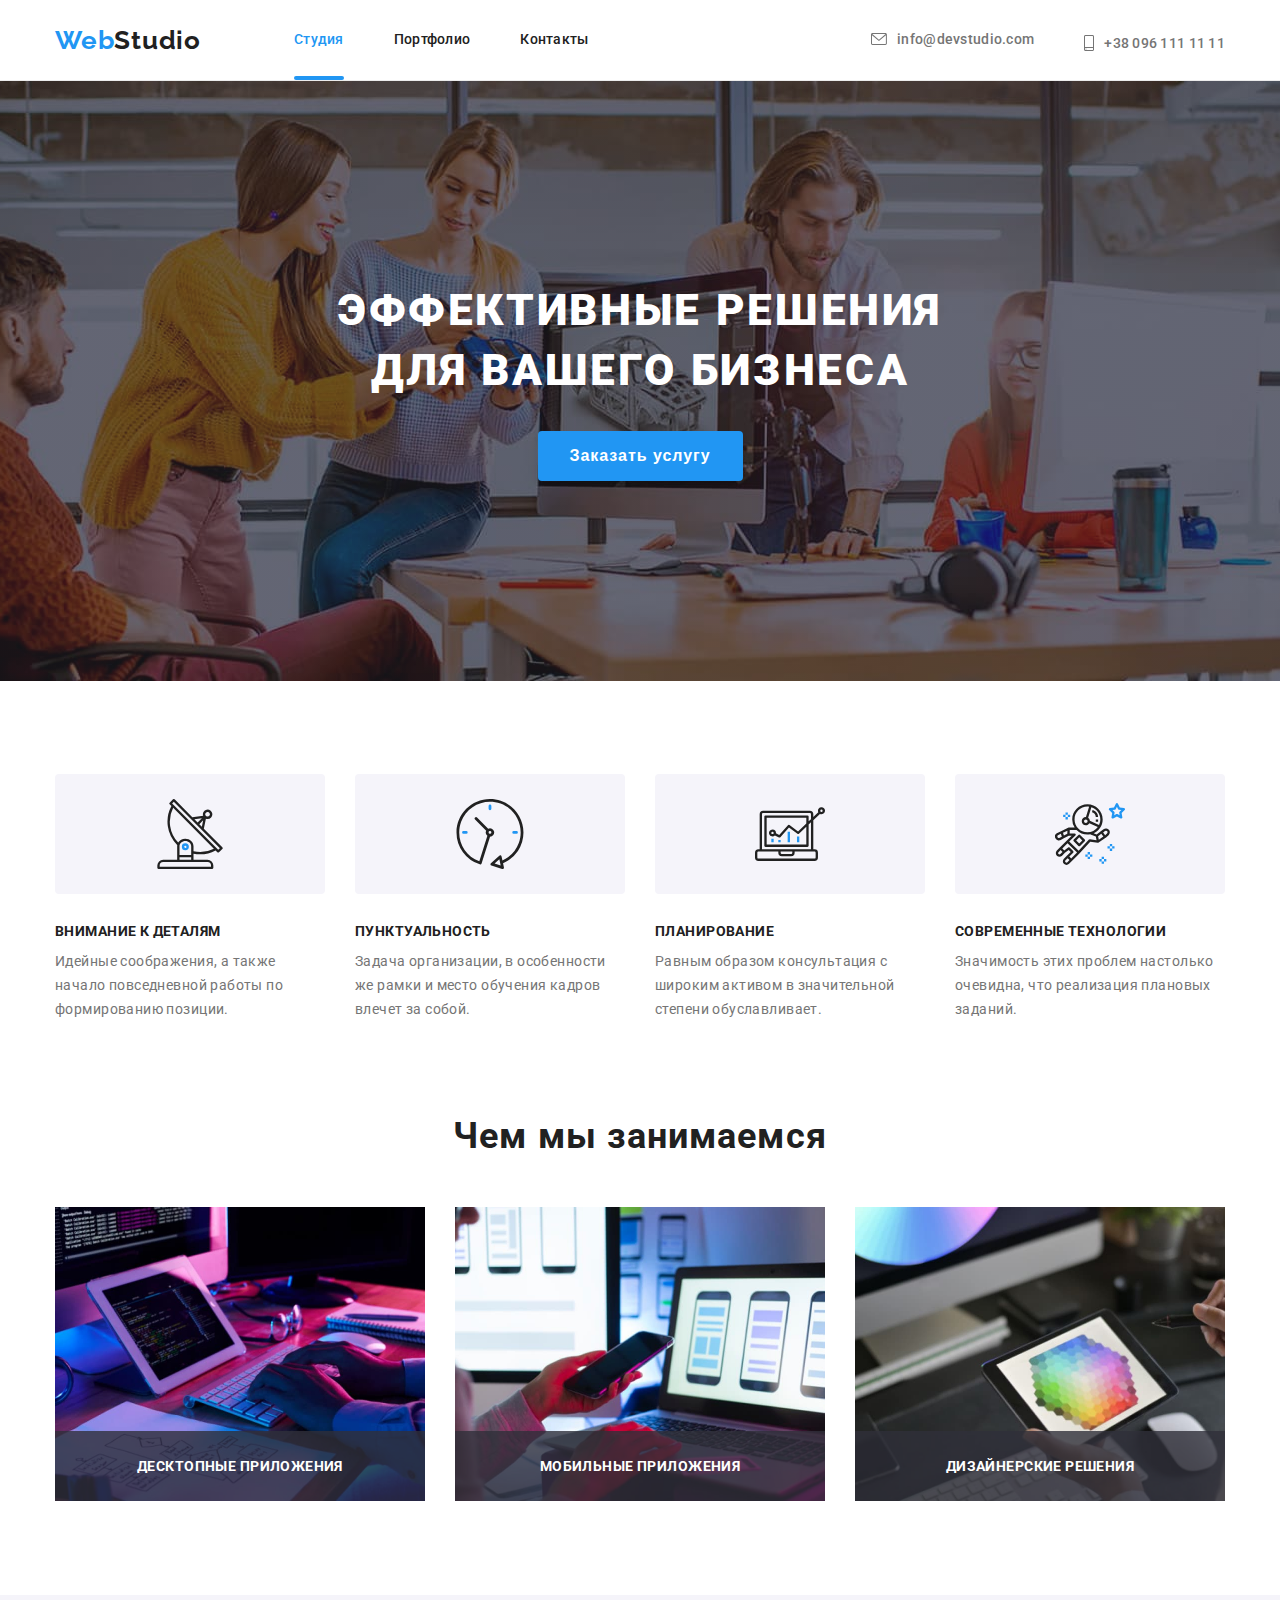
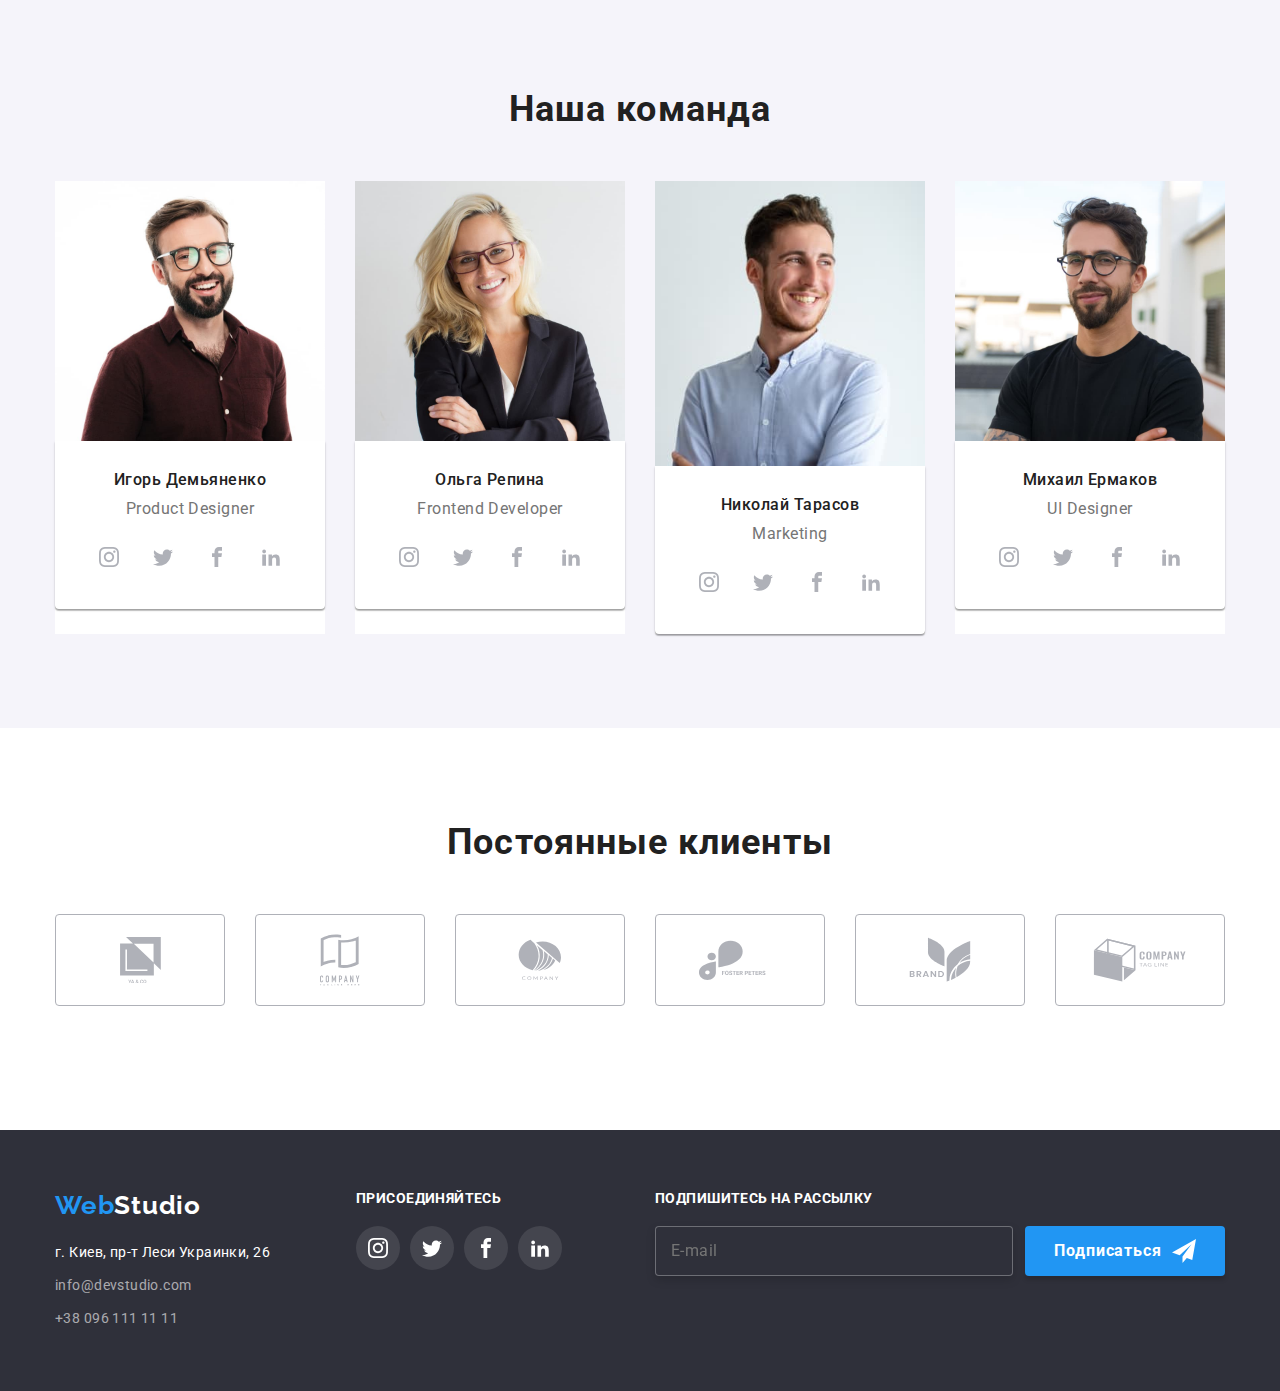
==== index.html @ b73ccfed "dz8" ====
<!DOCTYPE html>
<html lang="ru">
  <head>
    <meta charset="UTF-8" />
    <meta http-equiv="X-UA-Compatible" content="IE=edge" />
    <meta name="viewport" content="width=device-width, initial-scale=1.0" />
    <link rel="stylesheet" href="./css/reset.css" />
    <link rel="stylesheet" href="./css/styles.css" />
    <link rel="stylesheet" href="./css/main.css" />
    <title>WebStudio</title>
    <link rel="preconnect" href="https://fonts.googleapis.com" />
    <link rel="preconnect" href="https://fonts.gstatic.com" crossorigin />
    <link
      href="https://fonts.googleapis.com/css2?family=Raleway:wght@700&family=Roboto:ital,wght@0,400;0,500;0,700;0,900;1,300&display=swap"
      rel="stylesheet"
    />
  </head>
  <body>
    <header class="header">
      <div class="container">
        <a class="logo logo--blue" href="" lang="ru"
          >Web<span class="logo logo--black">Studio</span>
        </a>
        <div class="logo-button">
          <button class="logo-button__btn" data-menu-open>
            <svg class="logo-button__icon">
              <use href="./images/symbol-defs.svg#menu_24px"></use>
            </svg>
          </button>
        </div>
        <nav class="navigation">
          <ul class="menu">
            <li class="menu__item">
              <a class="menu__link current" href="./index.html">Студия</a>
            </li>
            <li class="menu__item">
              <a class="menu__link" href="./portfolio.html">Портфолио</a>
            </li>
            <li class="menu__item">
              <a class="menu__link" href="">Контакты</a>
            </li>
          </ul>
        </nav>
        <ul class="contact">
          <li class="contact__item email">
            <a class="contact__link" href="mailto:info@devstudio.com"
              ><svg class="contact-button-email-icon">
                <use href="./images/symbol-defs.svg#icon-envelope-hover"></use>
              </svg>
              info@devstudio.com</a
            >
          </li>
          <li class="contact__item number">
            <a class="contact__link" href="tel:+380961111111"
              ><svg class="contact-button-phone-icon">
                <use href="./images/symbol-defs.svg#icon-smartphone"></use>
              </svg>
              +38 096 111 11 11
            </a>
          </li>
        </ul>
      </div>
      <div class="mob-menu is-hidden" data-menu>
        <button class="mob-menu__button" data-menu-close>
          <svg class="mob-menu__button-icon">
            <use href="./images/symbol-defs.svg#icon-krestik"></use>
          </svg>
        </button>
        <div class="container">
          <div class="mob-menu-top">
            <ul class="mob-menu-list">
              <li class="mob-menu-list__item">
                <a class="mob-menu-list__link" href="./index.html">Студия</a>
              </li>
              <li class="mob-menu-list__item">
                <a class="mob-menu-list__link" href="./portfolio.html"
                  >Портфолио</a
                >
              </li>
              <li class="mob-menu-list__item">
                <a class="mob-menu-list__link" href="">Контакты</a>
              </li>
            </ul>
          </div>
          <div class="mob-menu-bottom">
            <ul class="mob-contact">
              <li class="mob-contact__item mob-number">
                <a
                  class="mob-contact__link mob-font-number"
                  href="tel:+380961111111"
                >
                  +38 096 111 11 11
                </a>
              </li>
              <li class="mob-contact__item mob-email">
                <a
                  class="mob-contact__link mob-font-email"
                  href="mailto:info@devstudio.com"
                >
                  info@devstudio.com
                </a>
              </li>
            </ul>
            <ul class="mob-soc-list__menu">
              <li class="mob-soc-list__item">
                <a class="mob-soc-list__text">Instagram</a>
              </li>
              <li class="mob-soc-list__item">
                <a class="mob-soc-list__text">Twitter</a>
              </li>
              <li class="mob-soc-list__item">
                <a class="mob-soc-list__text">Facebook</a>
              </li>
              <li class="mob-soc-list__item">
                <a class="mob-soc-list__text">LinkedIn</a>
              </li>
            </ul>
          </div>
        </div>
      </div>
    </header>
    <main>
      <section class="hero">
        <h1 class="hero__title">Эффективные решения для вашего бизнеса</h1>
        <button class="hero__button" data-modal-open type="button">
          Заказать услугу
        </button>
      </section>
      <section class="hero-two">
        <h2 class="visually-hidden" aria-hidden="true" tabindex="-1">
          заголовок скрыт
        </h2>
        <div class="container">
          <ul class="hero-menu">
            <li class="hero-menu__item">
              <a class="hero-menu__button">
                <svg class="hero-menu__button-icon">
                  <use href="./images/symbol-defs.svg#icon-antenna"></use>
                </svg>
              </a>
              <h3 class="hero-menu__item-title">Внимание к деталям</h3>
              <p class="hero-menu__text">
                Идейные соображения, а также начало повседневной работы по
                формированию позиции.
              </p>
            </li>
            <li class="hero-menu__item">
              <a class="hero-menu__button">
                <svg class="hero-menu__button-icon">
                  <use href="./images/symbol-defs.svg#icon-clock"></use>
                </svg>
              </a>
              <h3 class="hero-menu__item-title">Пунктуальность</h3>
              <p class="hero-menu__text">
                Задача организации, в особенности же рамки и место обучения
                кадров влечет за собой.
              </p>
            </li>
            <li class="hero-menu__item">
              <a class="hero-menu__button">
                <svg class="hero-menu__button-icon">
                  <use href="./images/symbol-defs.svg#icon-diagram"></use>
                </svg>
              </a>
              <h3 class="hero-menu__item-title">Планирование</h3>
              <p class="hero-menu__text">
                Равным образом консультация с широким активом в значительной
                степени обуславливает.
              </p>
            </li>
            <li class="hero-menu__item technology">
              <a class="hero-menu__button">
                <svg class="hero-menu__button-icon">
                  <use href="./images/symbol-defs.svg#icon-astronaut"></use>
                </svg>
              </a>
              <h3 class="hero-menu__item-title">Современные технологии</h3>
              <p class="hero-menu__text">
                Значимость этих проблем настолько очевидна, что реализация
                плановых заданий.
              </p>
            </li>
          </ul>
        </div>
      </section>
      <section class="employment">
        <h2 class="titles">Чем мы занимаемся</h2>
        <div class="container">
          <ul class="employment-menu">
            <li class="employment-menu__item">
              <div class="employment-menu__img-text-container">
                <img src="./images/image1.jpg" alt="клавиатура" />
                <p class="employment-menu__img-text">Десктопные приложения</p>
              </div>
            </li>
            <li class="employment-menu__item">
              <div class="employment-menu__img-text-container">
                <img src="./images/image2.jpg" alt="телефон" />
                <p class="employment-menu__img-text">Мобильные приложения</p>
              </div>
            </li>
            <li class="employment-menu__item">
              <div class="employment-menu__img-text-container">
                <img src="./images/image3.jpg" alt="планшет" />
                <p class="employment-menu__img-text">Дизайнерские решения</p>
              </div>
            </li>
          </ul>
        </div>
      </section>
      <section class="personnel">
        <h2 class="titles">Наша команда</h2>
        <div class="container">
          <ul class="personnel-menu">
            <li class="personnel-menu__item">
              <picture>
                <source
                  srcset="
                    ./images/igor-comp1x.jpg 1x,
                    ./images/igor-comp2x.jpg 2x
                  "
                  media="(min-width:1200px)"
                />
                <source
                  srcset="
                    ./images/igor-plan1x.jpg 1x,
                    ./images/igor-plan2x.jpg 2x
                  "
                  media="(min-width:768px)"
                />
                <source
                  srcset="
                    ./images/igor-mob1x.jpg 1x,
                    ./images/igor-mod2x.jpg 2x
                  "
                  media="(min-width:480px)"
                />
                <img
                  class="personnel-img"
                  src="./images/igor-comp1x.jpg"
                  alt="игорь_демьяненко"
                />
              </picture>
              <div class="personnel-container">
                <h3 class="personnel-name">Игорь Демьяненко</h3>
                <p class="personnel-profession" lang="en">Product Designer</p>
                <ul class="personnel-button-menu">
                  <li>
                    <a href="" class="button-personnel">
                      <svg class="button-personnel__icon">
                        <use
                          href="./images/symbol-defs.svg#icon-instagram"
                        ></use>
                      </svg>
                    </a>
                  </li>
                  <li>
                    <a href="" class="button-personnel">
                      <svg class="button-personnel__icon">
                        <use href="./images/symbol-defs.svg#icon-twitter"></use>
                      </svg>
                    </a>
                  </li>
                  <li>
                    <a href="" class="button-personnel">
                      <svg class="button-personnel__icon">
                        <use
                          href="./images/symbol-defs.svg#icon-facebook"
                        ></use>
                      </svg>
                    </a>
                  </li>
                  <li>
                    <a href="" class="button-personnel">
                      <svg class="button-personnel__icon">
                        <use
                          href="./images/symbol-defs.svg#icon-linkedin2"
                        ></use>
                      </svg>
                    </a>
                  </li>
                </ul>
              </div>
            </li>
            <li class="personnel-menu__item">
              <picture>
                <source
                  srcset="
                    ./images/olga-comp1x.jpg 1x,
                    ./images/olga-comp2x.jpg 2x
                  "
                  media="(min-width:1200px)"
                />
                <source
                  srcset="
                    ./images/olga-plan1x.jpg 1x,
                    ./images/olga-plan2x.jpg 2x
                  "
                  media="(min-width:768px)"
                />
                <source
                  srcset="
                    ./images/olga-mob1x.jpg 1x,
                    ./images/olga-mob2x.jpg 2x
                  "
                  media="(min-width:480px)"
                />
                <img
                  class="personnel-img"
                  src="./images/olga-comp1x.jpg"
                  alt="ольга_репина"
                />
              </picture>
              <div class="personnel-container">
                <h3 class="personnel-name">Ольга Репина</h3>
                <p class="personnel-profession" lang="en">Frontend Developer</p>
                <ul class="personnel-button-menu">
                  <li>
                    <a href="" class="button-personnel">
                      <svg class="button-personnel__icon">
                        <use
                          href="./images/symbol-defs.svg#icon-instagram"
                        ></use>
                      </svg>
                    </a>
                  </li>
                  <li>
                    <a href="" class="button-personnel">
                      <svg class="button-personnel__icon">
                        <use href="./images/symbol-defs.svg#icon-twitter"></use>
                      </svg>
                    </a>
                  </li>
                  <li>
                    <a href="" class="button-personnel">
                      <svg class="button-personnel__icon">
                        <use
                          href="./images/symbol-defs.svg#icon-facebook"
                        ></use>
                      </svg>
                    </a>
                  </li>
                  <li>
                    <a href="" class="button-personnel">
                      <svg class="button-personnel__icon">
                        <use
                          href="./images/symbol-defs.svg#icon-linkedin2"
                        ></use>
                      </svg>
                    </a>
                  </li>
                </ul>
              </div>
            </li>
            <li class="personnel-menu__item">
              <picture>
                <source
                  srcset="
                    ./images/nikolay-comp1x.jpg,1x 
                    ./images/nikolay-comp2x.jpg 2x 
                  "
                  media="(min-width:1200px)"
                />
                <source
                  srcset="
                    ./images/nik-plan1x.jpg 1x,
                    ./images/nik-plan2x.jpg 2x
                  "
                  media="(min-width:768px)"
                />
                <source
                  srcset="
                    ./images/nik-mob1x.jpg,1x 
                    ./images/nik-mob2x.jpg 2x
                  "
                  media="(min-width:480px)"
                />
                <img
                  class="personnel-img"
                  src="./images/nikolay-comp1x.jpg"
                  alt="николай_тарасов"
                />
              </picture>
              <div class="personnel-container">
                <h3 class="personnel-name">Николай Тарасов</h3>
                <p class="personnel-profession" lang="en">Marketing</p>
                <ul class="personnel-button-menu">
                  <li>
                    <a href="" class="button-personnel">
                      <svg class="button-personnel__icon">
                        <use
                          href="./images/symbol-defs.svg#icon-instagram"
                        ></use>
                      </svg>
                    </a>
                  </li>
                  <li>
                    <a href="" class="button-personnel">
                      <svg class="button-personnel__icon">
                        <use href="./images/symbol-defs.svg#icon-twitter"></use>
                      </svg>
                    </a>
                  </li>
                  <li>
                    <a href="" class="button-personnel">
                      <svg class="button-personnel__icon">
                        <use
                          href="./images/symbol-defs.svg#icon-facebook"
                        ></use>
                      </svg>
                    </a>
                  </li>
                  <li>
                    <a href="" class="button-personnel">
                      <svg class="button-personnel__icon">
                        <use
                          href="./images/symbol-defs.svg#icon-linkedin2"
                        ></use>
                      </svg>
                    </a>
                  </li>
                </ul>
              </div>
            </li>
            <li class="personnel-menu__item">
              <picture>
                <source
                  srcset="
                    ./images/miha-comp1x.jpg 1x,
                    ./images/miha-comp2x.jpg 2x
                  "
                  media="(min-width:1200px)" />
                <source
                  srcset="
                    ./images/miha-plan1x.jpg 1x,
                    ./images/miha-plan2x.jpg 2x
                  "
                  media="(min-width:768px)" />
                <source
                  srcset="
                    ./images/miha-mob1x.jpg 1x,
                    ./images/miha-mob2x.jpg 2x
                  "
                  media="(min-width:480px)" />
                <img
                  class="personnel-img"
                  src="./images/miha-comp1x.jpg"
                  alt="михаил_ермаков"
              /></picture>
              <div class="personnel-container">
                <h3 class="personnel-name">Михаил Ермаков</h3>
                <p class="personnel-profession" lang="en">UI Designer</p>
                <ul class="personnel-button-menu">
                  <li>
                    <a href="" class="button-personnel">
                      <svg class="button-personnel__icon">
                        <use
                          href="./images/symbol-defs.svg#icon-instagram"
                        ></use>
                      </svg>
                    </a>
                  </li>
                  <li>
                    <a href="" class="button-personnel">
                      <svg class="button-personnel__icon">
                        <use href="./images/symbol-defs.svg#icon-twitter"></use>
                      </svg>
                    </a>
                  </li>
                  <li>
                    <a href="" class="button-personnel">
                      <svg class="button-personnel__icon">
                        <use
                          href="./images/symbol-defs.svg#icon-facebook"
                        ></use>
                      </svg>
                    </a>
                  </li>
                  <li>
                    <a href="" class="button-personnel">
                      <svg class="button-personnel__icon">
                        <use
                          href="./images/symbol-defs.svg#icon-linkedin2"
                        ></use>
                      </svg>
                    </a>
                  </li>
                </ul>
              </div>
            </li>
          </ul>
        </div>
      </section>
      <section class="regular-customers">
        <h2 class="titles">Постоянные клиенты</h2>
        <div class="container">
          <ul class="regular-customers-menu">
            <li class="regular-customers-menu__item">
              <a href="" class="regular-customers-button">
                <svg class="regular-customers-button__icon-1">
                  <use href="./images/symbol-defs.svg#icon-1"></use>
                </svg>
              </a>
            </li>
            <li class="regular-customers-menu__item">
              <a href="" class="regular-customers-button">
                <svg class="regular-customers-button__icon-2">
                  <use href="./images/symbol-defs.svg#icon-2"></use>
                </svg>
              </a>
            </li>
            <li class="regular-customers-menu__item">
              <a href="" class="regular-customers-button">
                <svg class="regular-customers-button__icon-3">
                  <use href="./images/symbol-defs.svg#icon-3"></use>
                </svg>
              </a>
            </li>
            <li class="regular-customers-menu__item">
              <a href="" class="regular-customers-button">
                <svg class="regular-customers-button__icon-4">
                  <use href="./images/symbol-defs.svg#icon-4"></use>
                </svg>
              </a>
            </li>
            <li class="regular-customers-menu__item">
              <a href="" class="regular-customers-button">
                <svg class="regular-customers-button__icon-5">
                  <use href="./images/symbol-defs.svg#icon-5"></use>
                </svg>
              </a>
            </li>
            <li class="regular-customers-menu__item">
              <a href="" class="regular-customers-button">
                <svg class="regular-customers-button__icon-6">
                  <use href="./images/symbol-defs.svg#icon-6"></use>
                </svg>
              </a>
            </li>
          </ul>
        </div>
      </section>
    </main>
    <footer class="footer">
      <div class="container">
        <div class="logo-and-address">
          <a class="footer-logo footer-logo--blue" href="" lang="en"
            >Web<span class="footer-logo footer-logo--white">Studio</span>
          </a>
          <address>
            <ul class="footer-menu-adress">
              <li class="footer-menu-adress__item">
                <a
                  class="footer-menu-adress__link"
                  href="https://goo.gl/maps/yM5zSDuBBdPvLDTw6"
                  target="_blank"
                  rel="noopener,noindex,nofollow"
                  >г. Киев, пр-т Леси Украинки, 26</a
                >
              </li>
              <li class="footer-menu-adress__item">
                <a
                  class="footer-menu-adress__link-two"
                  href="mailto:info@devstudio.com"
                  >info@devstudio.com</a
                >
              </li>
              <li class="footer-menu-adress__item">
                <a class="footer-menu-adress__link-two" href="tel:+380961111111"
                  >+38 096 111 11 11</a
                >
              </li>
            </ul>
          </address>
        </div>
        <div class="social-networks">
          <p class="social-networks__text">ПРИСОЕДИНЯЙТЕСЬ</p>
          <ul class="social-networks__button-menu">
            <li class="social-networks__icon">
              <a href="" class="social-networks__button">
                <svg class="social-networks__button-icon">
                  <use href="./images/symbol-defs.svg#icon-instagram"></use>
                </svg>
              </a>
            </li>
            <li class="social-networks__icon">
              <a href="" class="social-networks__button">
                <svg class="social-networks__button-icon">
                  <use href="./images/symbol-defs.svg#icon-twitter"></use>
                </svg>
              </a>
            </li>
            <li class="social-networks__icon">
              <a href="" class="social-networks__button">
                <svg class="social-networks__button-icon">
                  <use href="./images/symbol-defs.svg#icon-facebook"></use>
                </svg>
              </a>
            </li>
            <li class="social-networks__icon">
              <a href="" class="social-networks__button">
                <svg class="social-networks__button-icon">
                  <use href="./images/symbol-defs.svg#icon-linkedin2"></use>
                </svg>
              </a>
            </li>
          </ul>
        </div>
        <div class="footer-input-container">
          <p class="footer-input-container__text">Подпишитесь на рассылку</p>
          <form class="footer-form">
            <input
              name="email"
              type="email"
              class="footer-input"
              placeholder="E-mail"
            />
            <button type="submit" class="footer-input-container__btn">
              Подписаться<svg class="footer-input-container__icon-send">
                <use href="./images/symbol-defs.svg#icon-icon-send"></use>
              </svg>
            </button>
          </form>
        </div>
      </div>
    </footer>
    <div class="backdrop-container is-hidden" data-modal>
      <div class="modal">
        <button type="button" class="modal-btn" data-modal-close>
          <svg class="modal-btn__icon">
            <use href="./images/symbol-defs.svg#icon-krestik"></use>
          </svg>
        </button>
        <p class="modal__title">Оставьте свои данные, мы вам перезвоним</p>
        <form>
          <div class="modal-field">
            <div class="modal-input-wrap">
              <label class="modal-input-wrap-lable" for="name">Имя</label>
              <input
                type="text"
                name="Имя"
                id="name"
                class="input-modal"
                placeholder=""
              />
              <svg class="modal-input-wrap__icon" width="18px" height="18px">
                <use href="./images/symbol-defs.svg#icon-person-black"></use>
              </svg>
            </div>
          </div>
          <div class="modal-field">
            <div class="modal-input-wrap">
              <label class="modal-input-wrap-lable" for="tel">Телефон</label>
              <input
                type="tel"
                name="Телефон"
                id="tel"
                class="input-modal"
                placeholder=""
              /><svg class="modal-input-wrap__icon" width="18px" height="18px">
                <use href="./images/symbol-defs.svg#icon-phone-black"></use>
              </svg>
            </div>
          </div>
          <div class="modal-field">
            <div class="modal-input-wrap">
              <label class="modal-input-wrap-lable" for="email">Почта</label>
              <input
                type="email"
                name="Почта"
                id="email"
                class="input-modal"
                placeholder=""
              /><svg class="modal-input-wrap__icon" width="18px" height="18px">
                <use href="./images/symbol-defs.svg#icon-email-black"></use>
              </svg>
            </div>
          </div>
          <label class="modal-input-wrap-lable" for="comments"
            >Коментарий</label
          >
          <textarea
            name="comments"
            id="comments"
            placeholder="Введите текст"
            class="modal-text-area"
          ></textarea>

          <div class="input-container">
            <input
              type="checkbox"
              class="input-checbox visually-hidden"
              id="input-checbox"
            />
            <label for="input-checbox" class="input-text"
              >Соглашаюсь с рассылкой и принимаю
              <span class="input-checbox-two"> Условия договора</span></label
            >
          </div>
          <button type="submit" class="button-input">Отправить</button>
        </form>
      </div>
    </div>
    <script src="./js/modal.js"></script>
    <script src="./js/menu.js"></script>
  </body>
</html>
---- css/main.css ----
*,
*::after,
*::before {
  margin: 0;
  padding: 0;
  box-sizing: border-box;
}

a {
  text-decoration: none;
}

ul {
  list-style: none;
}

button {
  cursor: pointer;
  border: none;
}

img {
  display: block;
  height: auto;
  max-width: 100%;
}

h1,
h2,
h3,
h4,
h5,
h6 {
  margin: 0px;
}

:root {
  --main-color: #757575;
  --secondary-color: #212121;
  --background-color: #fff;
}

.header {
  background-color: var(--background-color);
  border-bottom: #fff;
  border-bottom: 1px solid #ececec;
  display: flex;
  padding-top: 10px;
  padding-bottom: 10px;
  left: 0;
}

@media screen and (min-width: 768px) {
  .header {
    padding-top: 21px;
    padding-bottom: 20px;
  }
}

@media screen and (min-width: 1200px) {
  .header {
    padding-top: 25px;
    padding-bottom: 24px;
  }
}

.header .container {
  display: flex;
}

.logo {
  font-family: "Raleway", sans-serif;
  font-style: normal;
  font-weight: 700;
  font-size: 26px;
  line-height: 1.19;
  letter-spacing: 0.03em;
  display: flex;
  align-items: center;
}

.logo--blue {
  color: #2196f3;
}

.logo--black {
  color: var(--secondary-color);
}

.logo-button {
  margin-left: auto;
}

@media screen and (min-width: 768px) {
  .logo-button {
    display: none;
  }
}

.logo-button__btn {
  width: 40px;
  height: 40px;
  background-color: #fff;
}

@media screen and (min-width: 768px) {
  .logo-button__btn {
    display: none;
  }
}

.navigation {
  display: flex;
  align-items: center;
}

.logo-button__icon {
  width: 24px;
  height: 16px;
  background-position: center;
  background-repeat: no-repeat;
  background-size: contain;
}

.logo-button__icon:hover {
  fill: #2196f3;
}

.logo-button__icon:focus {
  fill: #2196f3;
}

@media screen and (min-width: 768px) {
  .logo-button__icon {
    display: none;
  }
}

.navigation {
  display: flex;
  align-items: center;
}

.header {
  display: flex;
  align-items: center;
}

.menu__link {
  font-weight: 500;
  line-height: 1.14;
  letter-spacing: 0.02em;
  color: var(--secondary-color);
  display: block;
  transition: opacity 250ms cubic-bezier(0.4, 0, 0.2, 1);
  font-size: 14px;
}

.menu__link:hover {
  color: #2196f3;
}

.menu__link:focus {
  color: #2196f3;
}

.menu__link.current::after {
  content: "";
  width: 100%;
  height: 4px;
  display: block;
  position: absolute;
  border-radius: 2px;
  left: 0;
  background-color: #2196f3;
  top: 44px;
}

.menu__link.current {
  color: #2196f3;
  position: relative;
}

.menu__item:not(:last-child) {
  margin-right: 50px;
}

.contact {
  display: flex;
  align-items: center;
  margin-left: auto;
  display: none;
}

@media screen and (min-width: 768px) {
  .contact {
    display: block;
  }
}

@media screen and (min-width: 1200px) {
  .contact {
    display: flex;
  }
}

.contact__item {
  fill: #757575;
}

.contact__item:hover {
  color: #2196f3;
}

.contact__item:focus {
  color: #2196f3;
}

.contact__item:not(:last-child) {
  margin-right: 50px;
}

@media screen and (min-width: 768px) {
  .contact__item:not(:last-child) {
    margin-right: 0px;
  }
}

@media screen and (min-width: 1200px) {
  .contact__item:not(:last-child) {
    margin-right: 50px;
  }
}

.contact-button-email-icon {
  width: 14px;
  height: 10px;
  margin-right: 8px;
}

@media screen and (min-width: 1200px) {
  .contact-button-email-icon {
    width: 16px;
    height: 12px;
    margin-right: 10px;
  }
}

.contact-button-phone-icon {
  width: 10px;
  height: 14px;
  margin-right: 8px;
}

@media screen and (min-width: 1200px) {
  .contact-button-phone-icon {
    height: 16px;
    margin-right: 10px;
  }
}

.contact__link {
  font-weight: 500;
  line-height: 1.14;
  letter-spacing: 0.02em;
  color: var(--main-color);
  display: inline-flex;
  align-items: center;
  transition: opacity 250ms cubic-bezier(0.4, 0, 0.2, 1);
  font-size: calc(24px + (16 + 16 * 1) * ((100vw - 280px) / 480));
}

.contact__link:hover {
  color: #2196f3;
}

.contact__link:focus {
  color: #2196f3;
}

@media screen and (min-width: 768px) {
  .contact__link {
    font-size: 12px;
    line-height: 1.16;
    padding-bottom: 0px;
    padding-top: 0px;
  }
}

@media screen and (min-width: 1200px) {
  .contact__link {
    font-size: 14px;
    line-height: 1.14;
  }
}

@media screen and (min-width: 460px) {
  .number {
    margin-top: 10px;
  }
}

@media screen and (min-width: 1200px) {
  .number {
    padding-top: 0px;
  }
}

.mob-menu {
  position: fixed;
  z-index: 1;
  top: 0;
  left: 0;
  background-color: #fff;
  width: 100vw;
  height: 100vh;
  padding-top: 48px;
  padding-bottom: 48px;
  padding-left: 40px;
}

.mob-menu .container {
  display: flex;
  flex-direction: column;
  height: 100%;
  justify-content: space-between;
  position: relative;
  padding: 0;
}

@media screen and (min-width: 768px) {
  .mob-menu {
    display: none;
  }
}

.mob-menu__button {
  display: block;
  content: "";
  margin-left: auto;
  width: 40px;
  height: 40px;
  background-color: #fff;
  cursor: pointer;
  position: absolute;
  top: 21px;
  right: 25px;
}

.mob-menu__button-icon {
  width: 18.67px;
  height: 18.67px;
  background-position: center;
  background-size: contain;
  background-repeat: no-repeat;
  fill: black;
}

.mob-menu__button-icon:hover {
  fill: #2196f3;
}

.mob-menu__button-icon:focus {
  fill: #2196f3;
}

.mob-menu-list__item {
  font-family: "Roboto";
  font-style: normal;
  font-weight: 500;
  font-size: 40px;
  line-height: 1.17;
  letter-spacing: 0.02em;
}

.mob-menu-list__item:not(:last-child) {
  margin-bottom: 36px;
}

.mob-menu-list__link {
  font-family: "Roboto";
  font-style: normal;
  font-weight: 500;
  font-size: 40px;
  line-height: 1.17;
  text-align: center;
  letter-spacing: 0.02em;
  color: #212121;
  font-size: calc(24px + (16 + 16 * 1) * ((100vw - 280px) / 480));
}

.mob-menu-list__link:hover {
  color: #2196f3;
}

.mob-menu-list__link:focus {
  color: #2196f3;
}

.mob-contact {
  color: #757575;
}

.mob-number {
  margin-bottom: 32px;
}

.mob-email {
  margin-bottom: 64px;
}

.mob-font-number {
  font-family: "Roboto";
  font-style: normal;
  font-weight: 500;
  font-size: 34px;
  line-height: 1.17;
  letter-spacing: 0.02em;
  color: #757575;
}

.mob-font-number:hover {
  color: #2196f3;
}

.mob-font-number:focus {
  color: #2196f3;
}

.mob-font-email {
  font-family: "Roboto";
  font-style: normal;
  font-weight: 500;
  font-size: 24px;
  line-height: 1.16;
  letter-spacing: 0.02em;
  color: #757575;
}

.mob-font-email:hover {
  color: #2196f3;
}

.mob-font-email:focus {
  color: #2196f3;
}

.mob-soc-list__menu {
  display: flex;
}

.mob-soc-list__menu :not(:last-child) {
  margin-right: 10px;
}

.mob-soc-list__text {
  font-family: "Roboto";
  font-style: normal;
  font-weight: 500;
  font-size: 18px;
  line-height: 1.22;
  letter-spacing: 0.02em;
  color: #2196f3;
}

.mob-soc-list__item:not(:first-child)::before {
  content: "";
  width: 22px;
  height: 0px;
  border-right: 1px solid rgba(33, 33, 33, 0.2);
  transform: rotate(90deg);
  margin-right: 9px;
}

.container {
  width: 100%;
  margin: 0 auto;
  padding-left: 15px;
  padding-right: 15px;
}

@media screen and (min-width: 480px) {
  .container {
    max-width: 480px;
  }
}

@media screen and (min-width: 768px) {
  .container {
    max-width: 768px;
  }
}

@media screen and (min-width: 1200px) {
  .container {
    max-width: 1200px;
  }
}

.visually-hidden {
  white-space: nowrap;
  width: 1px;
  height: 1px;
  overflow: hidden;
  border: 0;
  padding: 0;
  clip: rect(0 0 0 0);
  clip-path: inset(50%);
  margin: -1px;
}

.titles {
  font-weight: 700;
  font-size: 28px;
  line-height: 1.17;
  text-align: center;
  letter-spacing: 0.03em;
  color: var(--secondary-color);
  padding-bottom: 30px;
}

@media screen and (min-width: 1200px) {
  .titles {
    padding-bottom: 50px;
    font-size: 36px;
    line-height: 1.16;
  }
}

.hero {
  width: 100%;
  height: 100%;
  margin-left: auto;
  margin-right: auto;
  background: #2f303a;
  padding-top: 118px;
  padding-bottom: 118px;
  background-image: linear-gradient(rgba(47, 48, 58, 0.4), rgba(47, 48, 58, 0.4)), url(../images/headerimgmob.jpg);
  background-repeat: no-repeat;
  background-size: cover;
  background-position: center;
}

@media screen and (min-width: 480px) {
  .hero {
    background-image: linear-gradient(rgba(47, 48, 58, 0.4), rgba(47, 48, 58, 0.4)), url(../images/headerimgmob.jpg);
  }
}

@media screen and (min-width: 480px) and (min-device-pixel-ratio: 2), screen and (min-width: 480px) and (min-resolution: 192dpi), screen and (min-width: 480px) and (min-resolution: 2dppx) {
  .hero {
    background-image: linear-gradient(rgba(47, 48, 58, 0.4), rgba(47, 48, 58, 0.4)), url(../images/headerimgmob-2x.jpg);
  }
}

@media screen and (min-width: 768px) {
  .hero {
    background-image: linear-gradient(rgba(47, 48, 58, 0.4), rgba(47, 48, 58, 0.4)), url(../images/headerimgmobile.jpg);
  }
}

@media screen and (min-width: 768px) and (min-device-pixel-ratio: 2), screen and (min-width: 768px) and (min-resolution: 192dpi), screen and (min-width: 768px) and (min-resolution: 2dppx) {
  .hero {
    background-image: linear-gradient(rgba(47, 48, 58, 0.4), rgba(47, 48, 58, 0.4)), url(../images/headerimgmobile-2x.jpg);
  }
}

@media screen and (min-width: 1200px) {
  .hero {
    background-image: linear-gradient(rgba(47, 48, 58, 0.4), rgba(47, 48, 58, 0.4)), url(../images/hero1600ok-1x.jpg);
    max-width: 1600px;
    max-height: 600px;
    padding-top: 200px;
    padding-bottom: 200px;
  }
}

@media screen and (min-width: 1200px) and (min-device-pixel-ratio: 2), screen and (min-width: 1200px) and (min-resolution: 192dpi), screen and (min-width: 1200px) and (min-resolution: 2dppx) {
  .hero {
    background-image: linear-gradient(rgba(47, 48, 58, 0.4), rgba(47, 48, 58, 0.4)), url(../images/hero1600ok-2x.jpg);
  }
}

.hero__title {
  font-style: normal;
  font-weight: 900;
  font-size: 26px;
  line-height: 1.6;
  text-align: center;
  text-transform: uppercase;
  color: var(--background-color);
  margin: 0 auto;
  width: 360px;
  letter-spacing: 0.06em;
}

@media screen and (min-width: 1200px) {
  .hero__title {
    width: 696px;
    height: 120px;
    font-size: 44px;
    line-height: 1.36;
  }
}

.hero__button {
  margin-left: auto;
  margin-right: auto;
  margin-top: 30px;
  font-weight: 700;
  font-size: 16px;
  line-height: 1.87;
  display: flex;
  align-items: center;
  text-align: center;
  letter-spacing: 0.06em;
  box-shadow: 0px 4px 4px rgba(0, 0, 0, 0.15);
  border-radius: 4px;
  background: #2196f3;
  color: var(--background-color);
  padding: 10px 32px;
  cursor: pointer;
  transition: opacity 250ms cubic-bezier(0.4, 0, 0.2, 1);
}

.hero__button:hover {
  background-color: #188ce8;
}

.hero__button:focus {
  background-color: #188ce8;
}

.hero-two {
  padding-top: 60px;
  padding-bottom: 60px;
  background: #fff;
}

@media screen and (min-width: 1200px) {
  .hero-two {
    padding-top: 94px;
    padding-bottom: 94px;
  }
}

.hero-menu {
  margin-bottom: -30px;
}

@media screen and (min-width: 768px) {
  .hero-menu {
    display: flex;
    flex-wrap: wrap;
    margin-left: -30px;
    justify-content: center;
  }
}

.hero-menu__item {
  margin-bottom: 30px;
  background-color: var(--background-color);
}

@media screen and (min-width: 768px) {
  .hero-menu__item {
    flex-basis: calc((100% - 120px) / 2);
    margin-left: 30px;
  }
}

@media screen and (min-width: 1200px) {
  .hero-menu__item {
    flex-basis: calc((100% - 120px) / 4);
    margin-left: 30px;
  }
}

.hero-menu__button {
  content: "";
  width: 100%;
  height: 120px;
  display: flex;
  background-color: #f5f4fa;
  margin-bottom: 30px;
  border-radius: 4px;
  background-size: contain;
  align-items: center;
  justify-content: center;
}

@media screen and (min-width: 1200px) {
  .hero-menu__button {
    width: 270px;
  }
}

.hero-menu__button-icon {
  width: 70px;
  height: 70px;
  background-position: center;
  background-repeat: no-repeat;
  background-size: contain;
}

.hero-menu__item-title {
  font-style: normal;
  font-weight: 700;
  font-size: 14px;
  line-height: 1.14;
  letter-spacing: 0.03em;
  text-transform: uppercase;
  color: var(--secondary-color);
  margin-bottom: 10px;
  text-align: center;
}

@media screen and (min-width: 768px) {
  .hero-menu__item-title {
    text-align: start;
  }
}

.hero-menu__text {
  font-weight: 400;
  font-size: 14px;
  line-height: 1.71;
  letter-spacing: 0.03em;
  color: var(--main-color);
}

.employment {
  padding-bottom: 94px;
  padding-top: 0px;
  display: none;
}

@media screen and (min-width: 480px) {
  .employment {
    display: none;
  }
}

@media screen and (min-width: 768px) {
  .employment {
    display: none;
  }
}

@media screen and (min-width: 1200px) {
  .employment {
    display: block;
  }
}

.employment-menu {
  display: flex;
  margin-left: -30px;
}

.employment-menu__item {
  background: var(--background-color);
  flex-basis: calc((100% - 90px) / 3);
  margin-left: 30px;
}

.employment-menu__img-text-container {
  position: relative;
}

.employment-menu__img-text {
  width: 370px;
  height: 70px;
  font-family: "Roboto";
  font-style: normal;
  font-weight: 700;
  font-size: 14px;
  line-height: 16px;
  text-align: center;
  letter-spacing: 0.03em;
  text-transform: uppercase;
  position: absolute;
  bottom: 0;
  background-color: rgba(47, 48, 58, 0.8);
  padding: 27px 82px;
  color: var(--background-color);
}

.personnel {
  padding-top: 60px;
  padding-bottom: 60px;
  background: #f5f4fa;
}

@media screen and (min-width: 1200px) {
  .personnel {
    padding-top: 94px;
    padding-bottom: 94px;
  }
}

.personnel-menu {
  margin-bottom: -30px;
}

@media screen and (min-width: 768px) {
  .personnel-menu {
    display: flex;
    flex-wrap: wrap;
    margin-left: -30px;
    justify-content: center;
  }
}

.personnel-menu__item {
  margin-bottom: 30px;
  background-color: var(--background-color);
}

@media screen and (min-width: 768px) {
  .personnel-menu__item {
    flex-basis: calc((100% - 120px) / 2);
    margin-left: 30px;
  }
}

@media screen and (min-width: 1200px) {
  .personnel-menu__item {
    flex-basis: calc((100% - 120px) / 4);
    margin-left: 30px;
  }
}

.personnel-container {
  padding-top: 30px;
  box-shadow: 0px 1px 3px rgba(0, 0, 0, 0.12), 0px 1px 1px rgba(0, 0, 0, 0.14), 0px 2px 1px rgba(0, 0, 0, 0.2);
  border-radius: 0px 0px 4px 4px;
  padding-bottom: 30px;
}

.personnel-name {
  font-weight: 500;
  font-size: 16px;
  line-height: 1.18;
  text-align: center;
  letter-spacing: 0.03em;
  color: var(--secondary-color);
  margin-bottom: 10px;
}

.personnel-profession {
  font-weight: 400;
  font-size: 16px;
  line-height: 1.18;
  text-align: center;
  letter-spacing: 0.03em;
  color: var(--main-color);
}

.personnel-button-menu {
  display: flex;
  list-style: none;
  margin-left: 32px;
  margin-right: 32px;
  margin-top: 16px;
  justify-content: center;
}

.personnel-button-menu :not(:last-child) {
  margin-right: 10px;
}

.button-personnel {
  width: 44px;
  height: 44px;
  background-color: var(--background-color);
  border-radius: 50%;
  background-position: center;
  background-repeat: no-repeat;
  background-size: contain;
  fill: #afb1b8;
  display: flex;
  justify-content: center;
  align-items: center;
  transition: opacity 250ms cubic-bezier(0.4, 0, 0.2, 1);
}

.button-personnel:hover {
  background-color: #2196f3;
  fill: var(--background-color);
}

.button-personnel__icon {
  width: 20px;
  height: 20px;
}

.regular-customers {
  padding-top: 60px;
  padding-bottom: 60px;
}

@media screen and (min-width: 1200px) {
  .regular-customers {
    padding-top: 94px;
    padding-bottom: 94px;
  }
}

.regular-customers-menu {
  display: flex;
  flex-wrap: wrap;
  margin-left: -30px;
  justify-content: center;
}

@media screen and (min-width: 1200px) {
  .regular-customers-menu {
    flex-wrap: nowrap;
  }
}

.regular-customers-menu__item {
  width: 100%;
  height: 92px;
  flex-basis: calc((100% - 90px) / 2);
  margin-left: 30px;
}

@media screen and (min-width: 480px) {
  .regular-customers-menu__item {
    margin-bottom: 30px;
  }
}

@media screen and (min-width: 760px) {
  .regular-customers-menu__item {
    width: 226px;
    flex-basis: calc((100% - 90px) / 3);
  }
}

@media screen and (min-width: 1200px) {
  .regular-customers-menu__item {
    width: 170px;
  }
}

.regular-customers-button {
  background-color: var(--background-color);
  fill: #afb1b8;
  width: 100%;
  height: 92px;
  border: 1px solid #afb1b8;
  border-radius: 4px;
  display: flex;
  justify-content: center;
  align-items: center;
  content: "";
  transition: opacity 250ms cubic-bezier(0.4, 0, 0.2, 1);
}

.regular-customers-button:hover {
  border: 1px solid #2196f3;
  fill: #2196f3;
}

@media screen and (min-width: 768px) {
  .regular-customers-button:hover {
    width: 226px;
  }
}

@media screen and (min-width: 1200px) {
  .regular-customers-button:hover {
    width: 170px;
  }
}

.regular-customers-button__icon-1 {
  width: 41px;
  height: 46.7px;
  background-position: center;
  background-repeat: no-repeat;
  background-size: contain;
}

.regular-customers-button__icon-2 {
  width: 40px;
  height: 52px;
  background-position: center;
  background-repeat: no-repeat;
  background-size: contain;
}

.regular-customers-button__icon-3 {
  width: 43.46px;
  height: 41.18px;
  background-position: center;
  background-repeat: no-repeat;
  background-size: contain;
}

.regular-customers-button__icon-4 {
  width: 84.44px;
  height: 40.62px;
  background-position: center;
  background-repeat: no-repeat;
  background-size: contain;
}

.regular-customers-button__icon-5 {
  width: 62.54px;
  height: 45.43px;
  background-position: center;
  background-repeat: no-repeat;
  background-size: contain;
}

.regular-customers-button__icon-6 {
  width: 93.79px;
  height: 43.93px;
  background-position: center;
  background-repeat: no-repeat;
  background-size: contain;
}

.footer {
  background: #2f303a;
  padding-top: 60px;
  padding-bottom: 60px;
}

.footer .container {
  text-align: center;
  justify-content: center;
}

@media screen and (min-width: 768px) {
  .footer .container {
    display: flex;
    justify-content: space-evenly;
    flex-wrap: wrap;
  }
}

@media screen and (min-width: 1200px) {
  .footer .container {
    flex-wrap: nowrap;
    text-align: start;
    justify-content: inherit;
  }
}

@media screen and (min-width: 1200px) {
  .logo-and-address {
    width: 231px;
  }
}

.footer-logo {
  font-family: "Raleway", sans-serif;
  font-style: normal;
  font-weight: 700;
  font-size: 26px;
  line-height: 1.19;
  letter-spacing: 0.03em;
  text-align: center;
}

.footer-logo--blue {
  color: #2196f3;
}

.footer-logo--white {
  color: #fff;
}

.footer-menu-adress {
  margin-top: 20px;
}

.footer-menu-adress__item:not(:last-child) {
  margin-bottom: 9px;
}

.footer-menu-adress__item {
  font-family: "Roboto";
  font-style: normal;
  font-weight: 400;
  font-size: 14px;
  line-height: 1.71;
  letter-spacing: 0.03em;
  color: #fff;
}

.footer-menu-adress__link {
  font-weight: 400;
  font-size: 14px;
  line-height: 1.71;
  letter-spacing: 0.03em;
  color: var(--background-color);
  transition: opacity 250ms cubic-bezier(0.4, 0, 0.2, 1);
}

.footer-menu-adress__link:hover {
  color: #2196f3;
}

.footer-menu-adress__link:focus {
  color: #2196f3;
}

.footer-menu-adress__link-two {
  font-weight: 400;
  font-size: 14px;
  line-height: 1.71;
  letter-spacing: 0.03em;
  color: rgba(255, 255, 255, 0.6);
  transition: opacity 250ms cubic-bezier(0.4, 0, 0.2, 1);
}

.footer-menu-adress__link-two:hover {
  color: #2196f3;
}

.footer-menu-adress__link-two:focus {
  color: #2196f3;
}

.social-networks {
  margin-top: 60px;
}

@media screen and (min-width: 480px) {
  .social-networks {
    margin-top: 60px;
  }
}

@media screen and (min-width: 768px) {
  .social-networks {
    margin-left: 165px;
    margin-top: 0px;
  }
}

@media screen and (min-width: 1200px) {
  .social-networks {
    margin-left: 70px;
  }
}

.social-networks__button-menu {
  display: flex;
  justify-content: center;
}

.social-networks__text {
  margin-bottom: 20px;
  color: var(--background-color);
  font-weight: 700;
  font-size: 14px;
  line-height: 16px;
  letter-spacing: 0.03em;
  text-transform: uppercase;
}

.social-networks__button {
  width: 44px;
  height: 44px;
  background: rgba(255, 255, 255, 0.1);
  border-radius: 50%;
  background-position: center;
  background-repeat: no-repeat;
  background-size: contain;
  fill: var(--background-color);
  position: relative;
  display: flex;
  justify-content: center;
  align-items: center;
  transition: opacity 250ms cubic-bezier(0.4, 0, 0.2, 1);
}

.social-networks__button:hover {
  background-color: #2196f3;
  fill: var(--background-color);
}

.social-networks__button:focus {
  background-color: #2196f3;
  fill: var(--background-color);
}

.social-networks__icon:not(:last-child) {
  margin-right: 10px;
}

.social-networks__button-icon {
  width: 20px;
  height: 20px;
}

@media screen and (min-width: 1200px) {
  .footer-form {
    display: flex;
  }
}

.footer-input-container {
  margin-top: 60px;
}

@media screen and (min-width: 768px) {
  .footer-input-container {
    width: 450px;
    margin-top: 60px;
  }
}

@media screen and (min-width: 1200px) {
  .footer-input-container {
    width: 570px;
    margin-left: 93px;
    margin-top: 0px;
  }
}

.footer-input-container__text {
  margin-bottom: 20px;
  color: var(--background-color);
  font-weight: 700;
  font-size: 14px;
  line-height: 16px;
  letter-spacing: 0.03em;
  text-transform: uppercase;
}

.footer-input {
  width: 358px;
  height: 50px;
  border: 1px solid rgba(255, 255, 255, 0.3);
  box-sizing: border-box;
  filter: drop-shadow(0px 4px 4px rgba(0, 0, 0, 0.15));
  border-radius: 4px;
  padding: 15px;
  background: #2f303a;
  font-family: "Roboto";
  font-style: normal;
  font-weight: 400;
  font-size: 16px;
  align-items: center;
  letter-spacing: 0.03em;
  color: rgba(255, 255, 255, 0.6);
}

@media screen and (min-width: 768px) {
  .footer-input {
    width: 450px;
  }
}

@media screen and (min-width: 1200px) {
  .footer-input {
    width: 358px;
  }
}

.footer-input-container__btn {
  width: 200px;
  height: 50px;
  background: #2196f3;
  box-shadow: 0px 4px 4px rgba(0, 0, 0, 0.15);
  border-radius: 4px;
  font-family: "Roboto";
  font-style: normal;
  font-weight: 700;
  font-size: 16px;
  line-height: 30px;
  align-items: center;
  text-align: center;
  letter-spacing: 0.06em;
  color: #ffffff;
  margin-top: 20px;
  display: inline-flex;
  justify-content: center;
}

@media screen and (min-width: 1200px) {
  .footer-input-container__btn {
    margin-left: 12px;
    margin-top: 0px;
  }
}

.footer-input-container__icon-send {
  margin-left: 10px;
  width: 24px;
  height: 24px;
  justify-content: center;
  align-items: center;
}

.backdrop-container {
  position: fixed;
  top: 0;
  width: 100%;
  height: 100%;
  background-color: rgba(0, 0, 0, 0.2);
  transition: opacity 250ms cubic-bezier(0.4, 0, 0.2, 1);
  visibility: 250ms cubic-bezier(0.4, 0, 0.2, 1);
}

.modal {
  width: 450px;
  height: 609px;
  position: absolute;
  background: var(--background-color);
  box-shadow: 0px 1px 3px rgba(0, 0, 0, 0.12), 0px 1px 1px rgba(0, 0, 0, 0.14), 0px 2px 1px rgba(0, 0, 0, 0.2);
  border-radius: 4px;
  left: 50%;
  top: 50%;
  transform: translate(-50%, -50%);
  padding: 40px;
}

@media screen and (min-width: 1200px) {
  .modal {
    width: 528px;
    height: 581px;
  }
}

.modal-btn {
  width: 30px;
  height: 30px;
  background-color: var(--background-color);
  border-radius: 50%;
  background-position: center;
  background-repeat: no-repeat;
  background-size: contain;
  fill: #afb1b8;
  display: flex;
  justify-content: center;
  align-items: center;
  border: 1px solid rgba(0, 0, 0, 0.1);
  position: absolute;
  top: 8px;
  right: 8px;
  cursor: pointer;
}

.modal-btn__icon {
  width: 11px;
  height: 11px;
  fill: var(--secondary-color);
}

.modal-btn__icon :hover {
  fill: #2196f3;
}

.modal__title {
  font-family: "Roboto";
  font-style: normal;
  font-weight: 700;
  font-size: 20px;
  line-height: 1.15;
  text-align: center;
  letter-spacing: 0.03em;
  margin-bottom: 12px;
  color: #212121;
}

.input-modal {
  width: 100%;
  height: 40px;
  border: 1px solid rgba(33, 33, 33, 0.2);
  box-sizing: border-box;
  border-radius: 4px;
  margin-top: 4px;
  padding-left: 42px;
  outline: none;
}

.input-modal:focus {
  border-color: #2196f3;
}

.modal-input-wrap__icon {
  position: absolute;
  top: 50%;
  left: 15px;
  transition: opacity 250ms cubic-bezier(0.4, 0, 0.2, 1);
  fill: #212121;
  background-position: center;
  background-size: contain;
  background-repeat: no-repeat;
  content: "";
}

.input-modal:focus + .modal-input-wrap__icon {
  fill: #2196f3;
}

.modal-input-wrap-lable {
  font-family: "Roboto";
  font-style: normal;
  font-weight: 400;
  font-size: 12px;
  line-height: 1.16;
  letter-spacing: 0.01em;
  color: #757575;
}

.modal-field {
  margin-bottom: 10px;
}

.modal-input-wrap {
  position: relative;
}

.modal-text-area {
  width: 100%;
  height: 96px;
  font-family: "Roboto";
  font-style: normal;
  font-weight: 400;
  font-size: 14px;
  line-height: 1.14;
  letter-spacing: 0.01em;
  margin-top: 4px;
  color: rgba(117, 117, 117, 0.5);
  border: 1px solid rgba(33, 33, 33, 0.2);
  box-sizing: border-box;
  border-radius: 4px;
  padding: 12px 16px;
  resize: none;
  margin-bottom: 20px;
}

.input-checbox {
  font-family: "Roboto";
  font-style: normal;
  font-weight: 400;
  font-size: 14px;
  line-height: 1.71;
  letter-spacing: 0.03em;
  color: #757575;
  justify-content: center;
  align-items: center;
}

.input-checbox-two {
  color: #2196f3;
  text-decoration: underline;
  margin-left: 5px;
}

.input-text {
  font-family: "Roboto";
  font-style: normal;
  font-weight: 400;
  font-size: 12px;
  line-height: 1.16;
  letter-spacing: 0.03em;
  color: #757575;
  display: flex;
  flex-wrap: wrap;
  align-items: center;
  margin-bottom: 30px;
}

@media screen and (min-width: 768px) {
  .input-text {
    font-size: 14px;
    line-height: 1.16;
  }
}

.input-text::before {
  content: "";
  width: 16px;
  height: 15px;
  border: 2px solid #212121;
  border-radius: 3px;
  display: block;
  margin-right: 8px;
}

.input-checbox:checked + .input-text::before {
  background-color: #2196f3;
  border: none;
  background-image: url(../images/Vector-9.svg);
  background-repeat: no-repeat;
  background-position: center;
  background-size: contain;
}

.input-container {
  display: flex;
  justify-content: center;
  flex-wrap: wrap;
}

.button-input {
  font-family: "Roboto";
  font-style: normal;
  font-weight: 700;
  font-size: 16px;
  line-height: 1.87;
  display: flex;
  align-items: center;
  text-align: center;
  letter-spacing: 0.06em;
  background: #2196f3;
  box-shadow: 0px 4px 4px rgba(0, 0, 0, 0.15);
  border-radius: 4px;
  width: 200px;
  height: 50px;
  justify-content: center;
  align-items: center;
  margin: 0 auto;
  cursor: pointer;
  color: #ffffff;
}

.button-input:hover {
  background: #188ce8;
  box-shadow: 0px 4px 4px rgba(0, 0, 0, 0.15);
  border-radius: 4px;
}

.is-hidden {
  opacity: 0;
  pointer-events: none;
  visibility: hidden;
}

.main-portfolio {
  padding-top: 45px;
  padding-bottom: 40px;
}

@media screen and (min-width: 1200px) {
  .main-portfolio {
    padding-top: 79px;
    padding-bottom: 50px;
    margin: 0 auto;
  }
}

.main-portfolio__button-menu {
  display: flex;
  flex-wrap: wrap;
}

@media screen and (min-width: 768px) {
  .main-portfolio__button-menu {
    justify-content: center;
    flex-wrap: nowrap;
  }
}

.main-portfolio__button-item {
  margin-top: 15px;
}

.main-portfolio__button-item:not(:last-child) {
  margin-right: 8px;
}

.main-portfolio__button {
  font-family: "Roboto";
  font-style: normal;
  font-weight: 500;
  font-size: 16px;
  line-height: 1.62;
  text-align: center;
  letter-spacing: 0.03em;
  background: #f5f4fa;
  border-radius: 4px;
  padding: 6px 22px;
  cursor: pointer;
  transition: opacity 250ms cubic-bezier(0.4, 0, 0.2, 1);
}

.main-portfolio__button:hover {
  background-color: #2196f3;
  color: var(--background-color);
}

.main-portfolio__button:focus {
  background-color: #2196f3;
  color: var(--background-color);
}

.main-portfolio__button.current {
  background-color: #2196f3;
  color: var(--background-color);
}

.work {
  padding: 20px 24px;
  border: 1px solid #eeeeee;
  box-sizing: border-box;
}

@media screen and (min-width: 768px) {
  .work-menu {
    display: flex;
    flex-wrap: wrap;
    margin-left: -30px;
    margin-bottom: -30px;
    padding-bottom: 94px;
  }
}

.work-menu__item {
  margin-bottom: 30px;
}

.work-menu__item:hover {
  box-sizing: border-box;
  box-shadow: 0px 1px 1px rgba(0, 0, 0, 0.12), 0px 4px 4px rgba(0, 0, 0, 0.06), 1px 4px 6px rgba(0, 0, 0, 0.16);
}

.work-menu__item:focus {
  box-sizing: border-box;
  border: 1px solid #eeeeee;
  box-shadow: 0px 1px 1px rgba(0, 0, 0, 0.12), 0px 4px 4px rgba(0, 0, 0, 0.06), 1px 4px 6px rgba(0, 0, 0, 0.16);
}

@media screen and (min-width: 768px) {
  .work-menu__item {
    flex-basis: calc((100% - 90px) / 2);
    margin-left: 30px;
    margin-bottom: 30px;
  }
}

@media screen and (min-width: 1200px) {
  .work-menu__item {
    flex-basis: calc((100% - 90px) / 3);
    margin-left: 30px;
    margin-bottom: 30px;
  }
}

.work-img-container {
  position: relative;
  overflow: hidden;
}

.work-information {
  padding: 20px 24px;
  border: 1px solid #eeeeee;
  box-sizing: border-box;
}

@media screen and (min-width: 768px) {
  .tabl-padding {
    height: 146px;
  }
}

@media screen and (min-width: 1200px) {
  .tabl-padding {
    height: auto;
  }
}

.work-img-container__text {
  position: absolute;
  top: 0;
  background: rgba(33, 150, 243, 0.9);
  font-family: "Roboto";
  font-style: normal;
  font-weight: 400;
  font-size: 18px;
  line-height: 1.55;
  letter-spacing: 0.03em;
  color: #ffffff;
  transform: translateY(100%);
  transition: transform 250ms linear;
  padding: 77px 24px;
  height: 100%;
}

@media screen and (min-width: 768px) {
  .work-img-container__text {
    padding: 49px 24px;
  }
}

@media screen and (min-width: 1200px) {
  .work-img-container__text {
    padding: 63px 24px;
  }
}

.work-menu__item:hover .work-img-container__text {
  transform: translateY(0%);
}

.work-information__title {
  font-weight: 700;
  font-size: 18px;
  line-height: 2;
  letter-spacing: 0.06em;
  color: var(--secondary-color);
  margin-bottom: 4px;
}

.work-information__text {
  font-family: "Roboto";
  font-style: normal;
  font-weight: 400;
  font-size: 16px;
  line-height: 1.87;
  letter-spacing: 0.03em;
  color: var(--main-color);
}

body {
  font-family: "Roboto", sans-serif;
  font-weight: 400;
  font-style: normal;
  font-size: 14px;
  line-height: 1.14;
  color: var(--main-color);
}

.menu {
  display: flex;
  align-items: center;
  display: none;
}

@media screen and (min-width: 768px) {
  .menu {
    margin-left: 88px;
    display: flex;
  }
}

@media screen and (min-width: 1200px) {
  .menu {
    margin-left: 93px;
  }
}
/*# sourceMappingURL=main.css.map */
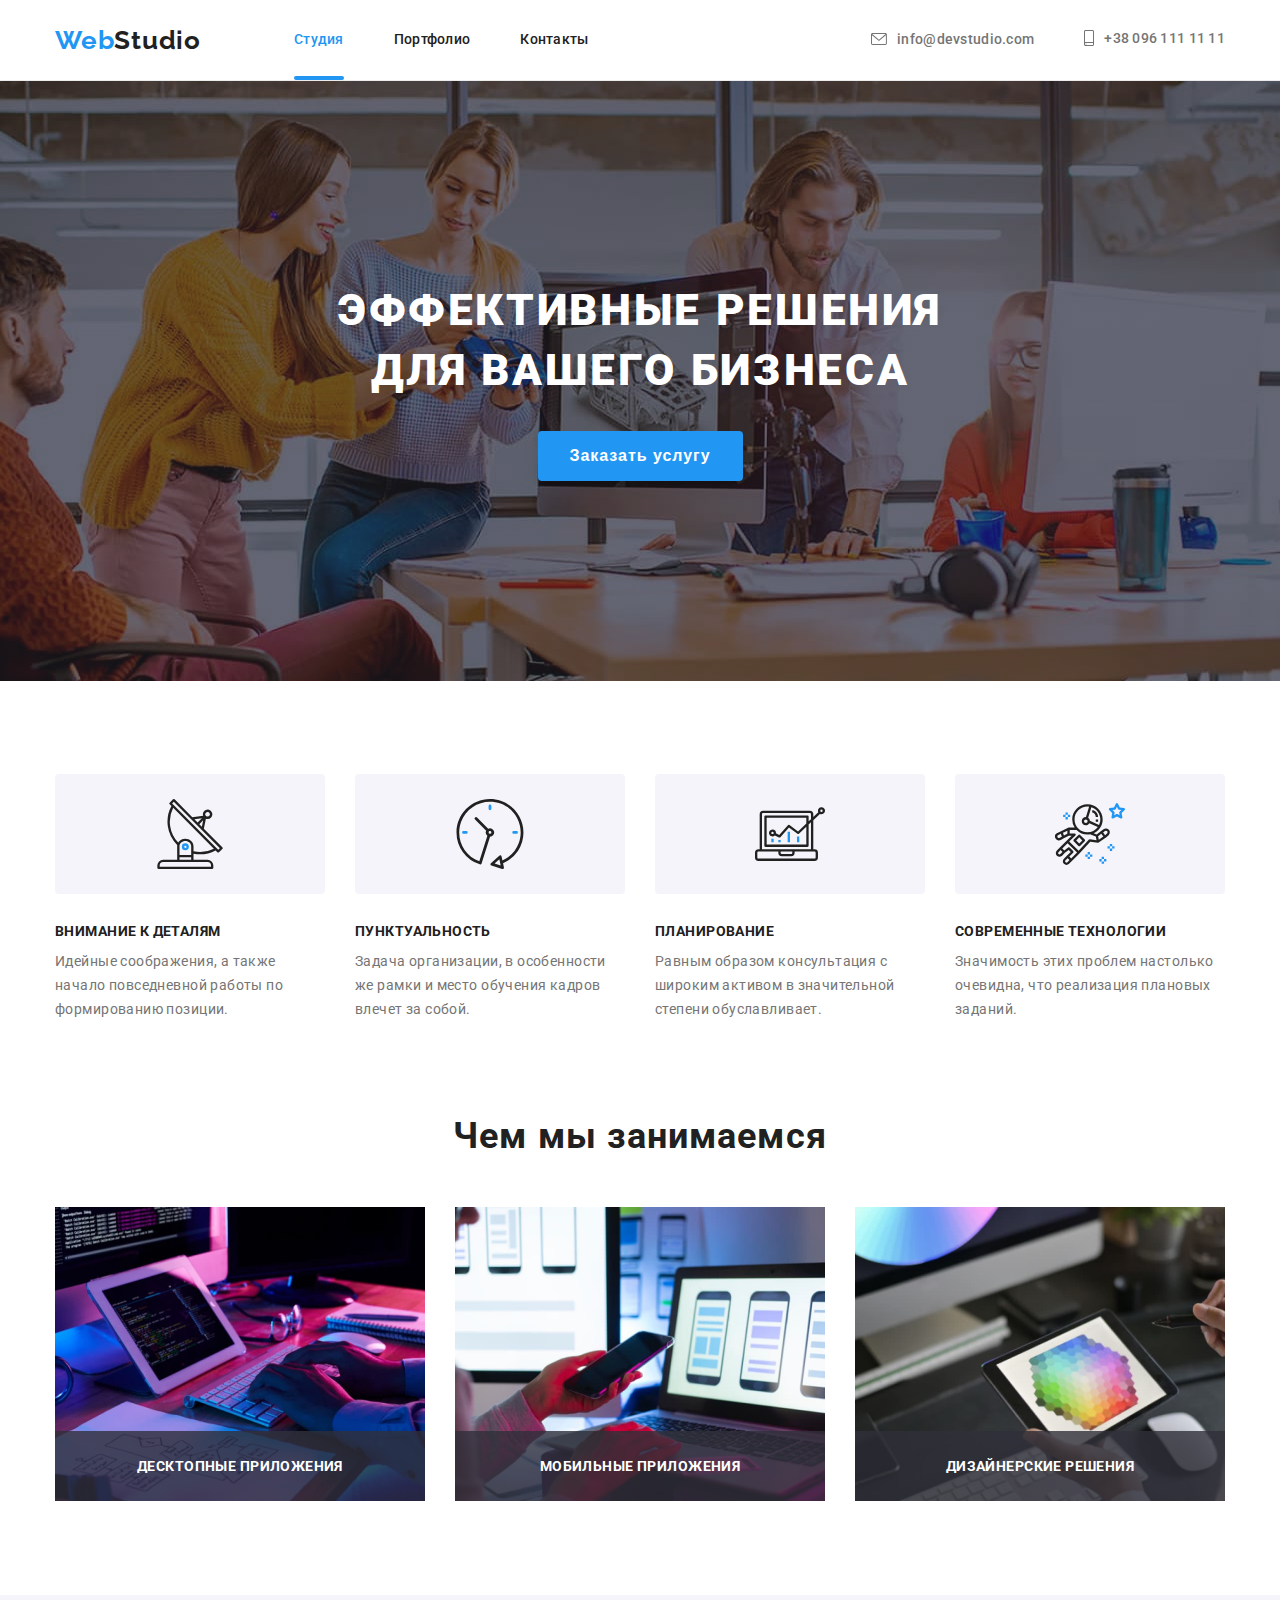
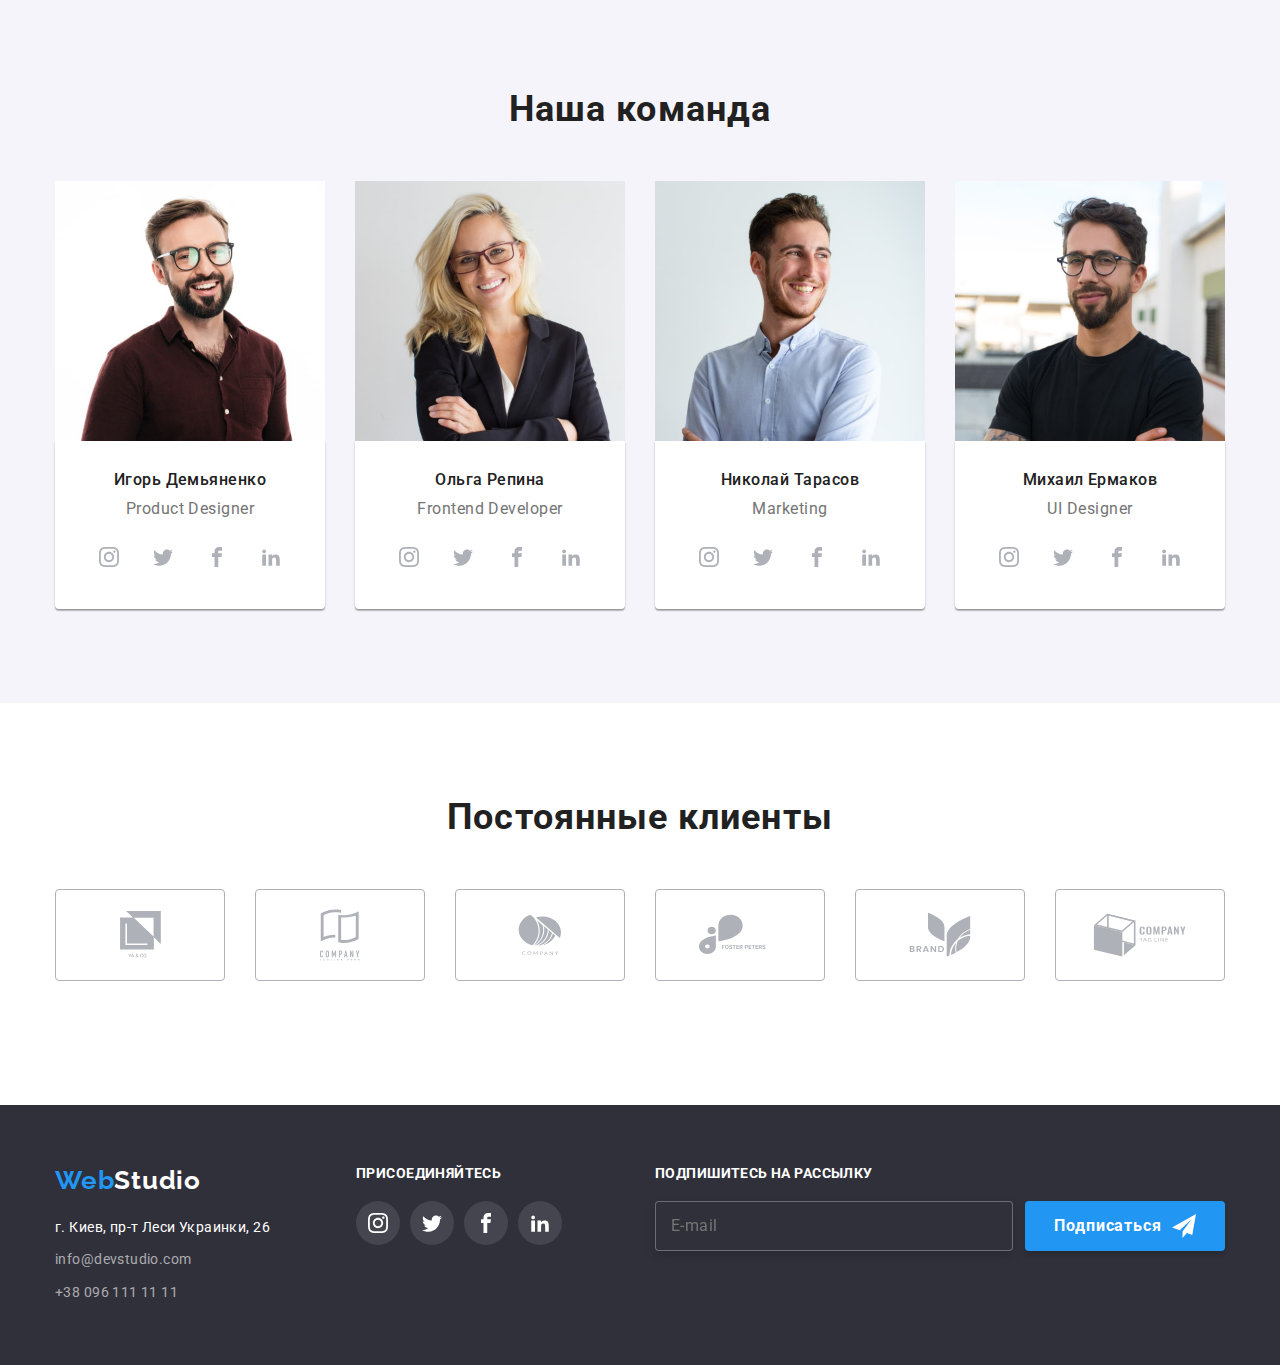
==== commit 675dafb8: "8dz" ====
--- a/index.html
+++ b/index.html
@@ -127,9 +127,9 @@
         </button>
       </section>
       <section class="hero-two">
-        <h2 class="visually-hidden" aria-hidden="true" tabindex="-1">
+        <h1 class="visually-hidden" aria-hidden="true" tabindex="-1">
           заголовок скрыт
-        </h2>
+        </h1>
         <div class="container">
           <ul class="hero-menu">
             <li class="hero-menu__item">
@@ -138,7 +138,7 @@
                   <use href="./images/symbol-defs.svg#icon-antenna"></use>
                 </svg>
               </a>
-              <h3 class="hero-menu__item-title">Внимание к деталям</h3>
+              <h2 class="hero-menu__item-title">Внимание к деталям</h2>
               <p class="hero-menu__text">
                 Идейные соображения, а также начало повседневной работы по
                 формированию позиции.
@@ -150,7 +150,7 @@
                   <use href="./images/symbol-defs.svg#icon-clock"></use>
                 </svg>
               </a>
-              <h3 class="hero-menu__item-title">Пунктуальность</h3>
+              <h2 class="hero-menu__item-title">Пунктуальность</h2>
               <p class="hero-menu__text">
                 Задача организации, в особенности же рамки и место обучения
                 кадров влечет за собой.
@@ -162,7 +162,7 @@
                   <use href="./images/symbol-defs.svg#icon-diagram"></use>
                 </svg>
               </a>
-              <h3 class="hero-menu__item-title">Планирование</h3>
+              <h2 class="hero-menu__item-title">Планирование</h2>
               <p class="hero-menu__text">
                 Равным образом консультация с широким активом в значительной
                 степени обуславливает.
@@ -174,7 +174,7 @@
                   <use href="./images/symbol-defs.svg#icon-astronaut"></use>
                 </svg>
               </a>
-              <h3 class="hero-menu__item-title">Современные технологии</h3>
+              <h2 class="hero-menu__item-title">Современные технологии</h2>
               <p class="hero-menu__text">
                 Значимость этих проблем настолько очевидна, что реализация
                 плановых заданий.
@@ -242,7 +242,7 @@
                 />
               </picture>
               <div class="personnel-container">
-                <h3 class="personnel-name">Игорь Демьяненко</h3>
+                <h2 class="personnel-name">Игорь Демьяненко</h2>
                 <p class="personnel-profession" lang="en">Product Designer</p>
                 <ul class="personnel-button-menu">
                   <li>
@@ -312,7 +312,7 @@
                 />
               </picture>
               <div class="personnel-container">
-                <h3 class="personnel-name">Ольга Репина</h3>
+                <h2 class="personnel-name">Ольга Репина</h2>
                 <p class="personnel-profession" lang="en">Frontend Developer</p>
                 <ul class="personnel-button-menu">
                   <li>
@@ -356,8 +356,8 @@
               <picture>
                 <source
                   srcset="
-                    ./images/nikolay-comp1x.jpg,1x 
-                    ./images/nikolay-comp2x.jpg 2x 
+                    ./images/nikolay-comp1x.jpg 1x,
+                    ./images/nikolay-comp2x.jpg 2x
                   "
                   media="(min-width:1200px)"
                 />
@@ -369,10 +369,7 @@
                   media="(min-width:768px)"
                 />
                 <source
-                  srcset="
-                    ./images/nik-mob1x.jpg,1x 
-                    ./images/nik-mob2x.jpg 2x
-                  "
+                  srcset="./images/nik-mob1x.jpg 1x, ./images/nik-mob2x.jpg 2x"
                   media="(min-width:480px)"
                 />
                 <img
@@ -448,7 +445,7 @@
                   alt="михаил_ермаков"
               /></picture>
               <div class="personnel-container">
-                <h3 class="personnel-name">Михаил Ермаков</h3>
+                <h2 class="personnel-name">Михаил Ермаков</h2>
                 <p class="personnel-profession" lang="en">UI Designer</p>
                 <ul class="personnel-button-menu">
                   <li>
--- a/css/main.css
+++ b/css/main.css
@@ -302,7 +302,7 @@
 
 @media screen and (min-width: 1200px) {
   .number {
-    padding-top: 0px;
+    margin-top: 0px;
   }
 }
 
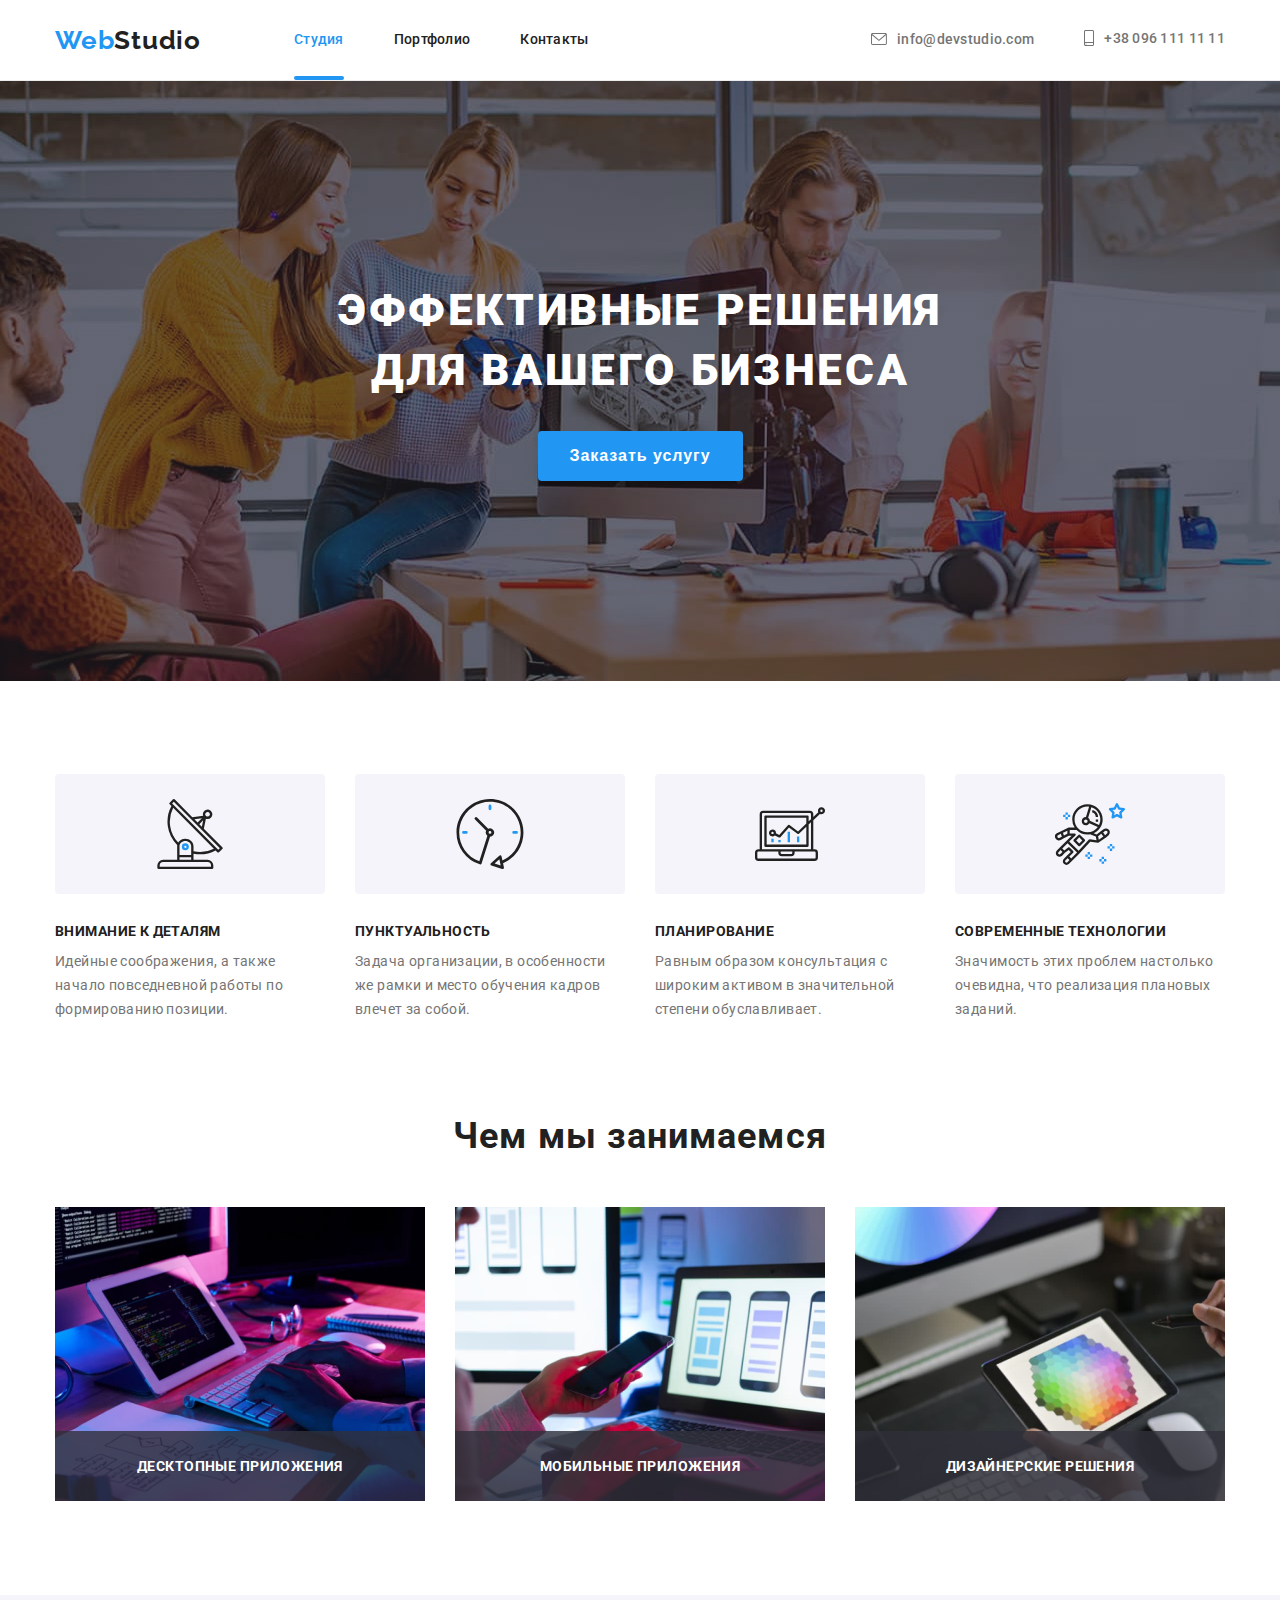
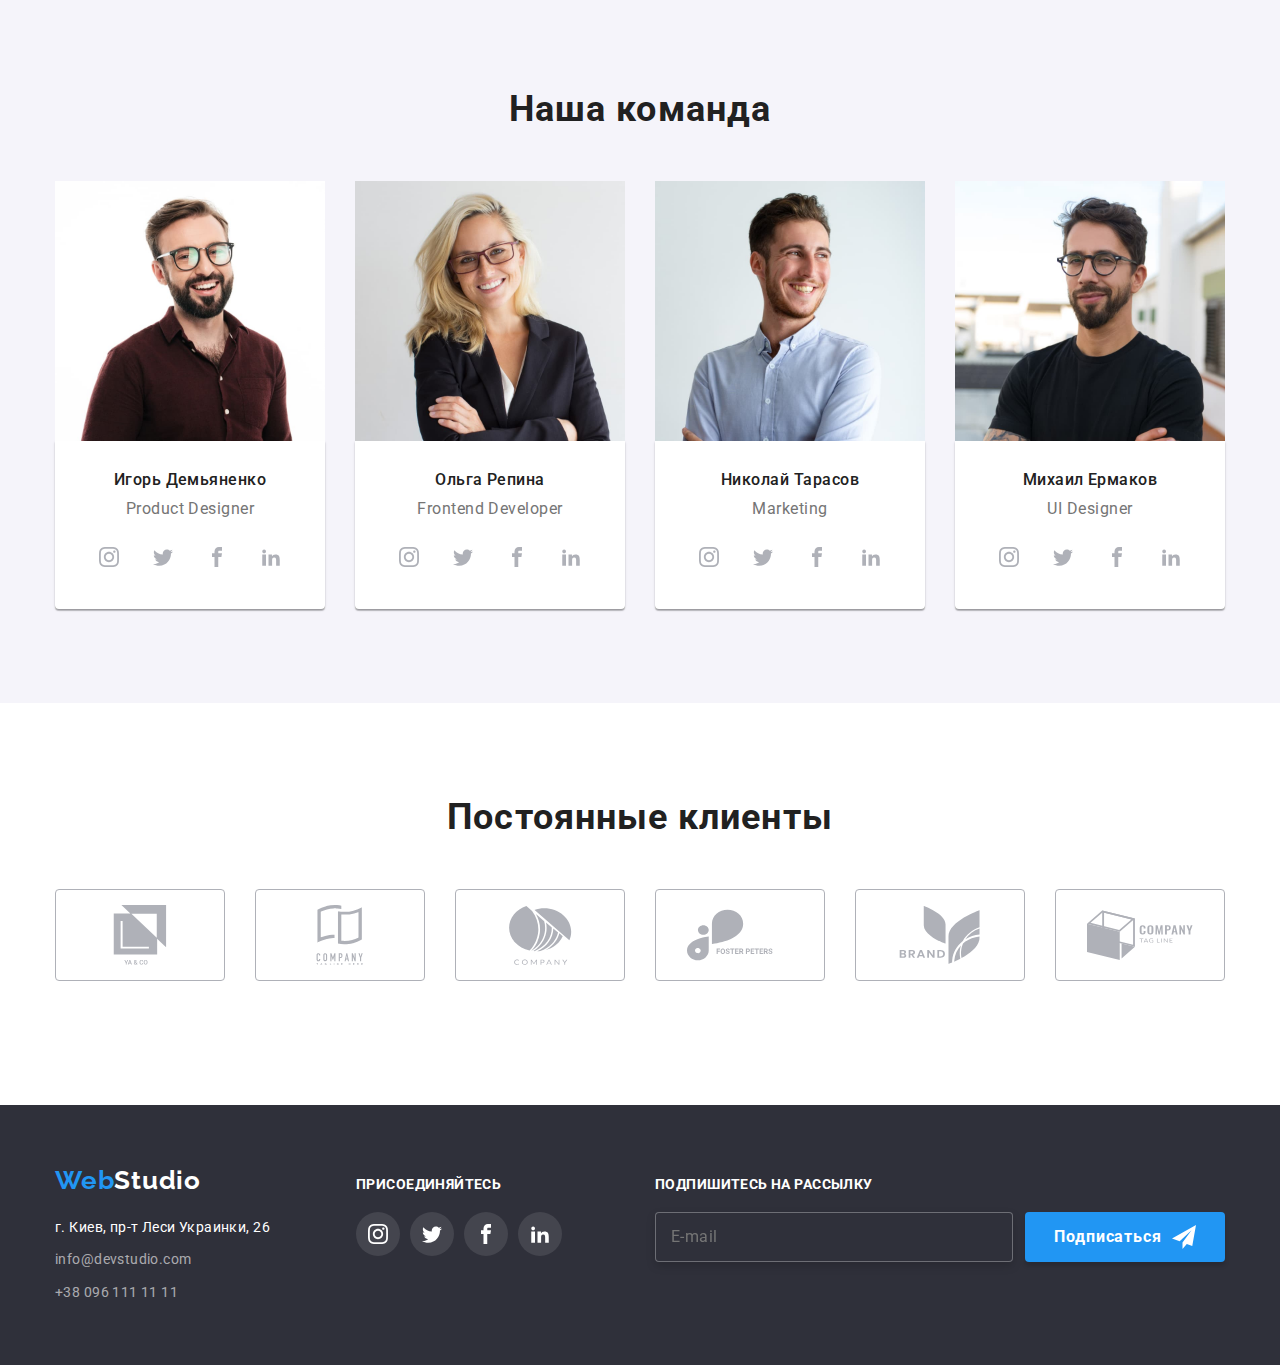
==== commit f1640a1a: "8dz" ====
--- a/index.html
+++ b/index.html
@@ -121,16 +121,18 @@
     </header>
     <main>
       <section class="hero">
-        <h1 class="hero__title">Эффективные решения для вашего бизнеса</h1>
-        <button class="hero__button" data-modal-open type="button">
-          Заказать услугу
-        </button>
+        <div class="container">
+          <h1 class="hero__title">Эффективные решения для вашего бизнеса</h1>
+          <button class="hero__button" data-modal-open type="button">
+            Заказать услугу
+          </button>
+        </div>
       </section>
       <section class="hero-two">
-        <h1 class="visually-hidden" aria-hidden="true" tabindex="-1">
-          заголовок скрыт
-        </h1>
         <div class="container">
+          <h1 class="visually-hidden" aria-hidden="true" tabindex="-1">
+            заголовок скрыт
+          </h1>
           <ul class="hero-menu">
             <li class="hero-menu__item">
               <a class="hero-menu__button">
@@ -184,8 +186,8 @@
         </div>
       </section>
       <section class="employment">
-        <h2 class="titles">Чем мы занимаемся</h2>
         <div class="container">
+          <h2 class="titles">Чем мы занимаемся</h2>
           <ul class="employment-menu">
             <li class="employment-menu__item">
               <div class="employment-menu__img-text-container">
@@ -209,8 +211,8 @@
         </div>
       </section>
       <section class="personnel">
-        <h2 class="titles">Наша команда</h2>
         <div class="container">
+          <h2 class="titles">Наша команда</h2>
           <ul class="personnel-menu">
             <li class="personnel-menu__item">
               <picture>
@@ -242,7 +244,7 @@
                 />
               </picture>
               <div class="personnel-container">
-                <h2 class="personnel-name">Игорь Демьяненко</h2>
+                <h3 class="personnel-name">Игорь Демьяненко</h3>
                 <p class="personnel-profession" lang="en">Product Designer</p>
                 <ul class="personnel-button-menu">
                   <li>
@@ -312,7 +314,7 @@
                 />
               </picture>
               <div class="personnel-container">
-                <h2 class="personnel-name">Ольга Репина</h2>
+                <h3 class="personnel-name">Ольга Репина</h3>
                 <p class="personnel-profession" lang="en">Frontend Developer</p>
                 <ul class="personnel-button-menu">
                   <li>
@@ -445,7 +447,7 @@
                   alt="михаил_ермаков"
               /></picture>
               <div class="personnel-container">
-                <h2 class="personnel-name">Михаил Ермаков</h2>
+                <h3 class="personnel-name">Михаил Ермаков</h3>
                 <p class="personnel-profession" lang="en">UI Designer</p>
                 <ul class="personnel-button-menu">
                   <li>
@@ -489,47 +491,47 @@
         </div>
       </section>
       <section class="regular-customers">
-        <h2 class="titles">Постоянные клиенты</h2>
         <div class="container">
+          <h2 class="titles">Постоянные клиенты</h2>
           <ul class="regular-customers-menu">
             <li class="regular-customers-menu__item">
               <a href="" class="regular-customers-button">
-                <svg class="regular-customers-button__icon-1">
+                <svg class="regular-customers-button__icon">
                   <use href="./images/symbol-defs.svg#icon-1"></use>
                 </svg>
               </a>
             </li>
             <li class="regular-customers-menu__item">
               <a href="" class="regular-customers-button">
-                <svg class="regular-customers-button__icon-2">
+                <svg class="regular-customers-button__icon">
                   <use href="./images/symbol-defs.svg#icon-2"></use>
                 </svg>
               </a>
             </li>
             <li class="regular-customers-menu__item">
               <a href="" class="regular-customers-button">
-                <svg class="regular-customers-button__icon-3">
+                <svg class="regular-customers-button__icon">
                   <use href="./images/symbol-defs.svg#icon-3"></use>
                 </svg>
               </a>
             </li>
             <li class="regular-customers-menu__item">
               <a href="" class="regular-customers-button">
-                <svg class="regular-customers-button__icon-4">
+                <svg class="regular-customers-button__icon">
                   <use href="./images/symbol-defs.svg#icon-4"></use>
                 </svg>
               </a>
             </li>
             <li class="regular-customers-menu__item">
               <a href="" class="regular-customers-button">
-                <svg class="regular-customers-button__icon-5">
+                <svg class="regular-customers-button__icon">
                   <use href="./images/symbol-defs.svg#icon-5"></use>
                 </svg>
               </a>
             </li>
             <li class="regular-customers-menu__item">
               <a href="" class="regular-customers-button">
-                <svg class="regular-customers-button__icon-6">
+                <svg class="regular-customers-button__icon">
                   <use href="./images/symbol-defs.svg#icon-6"></use>
                 </svg>
               </a>
--- a/css/main.css
+++ b/css/main.css
@@ -110,8 +110,21 @@
 }
 
 .navigation {
-  display: flex;
-  align-items: center;
+  display: none;
+  align-items: center;
+}
+
+@media screen and (min-width: 768px) {
+  .navigation {
+    margin-left: 88px;
+    display: flex;
+  }
+}
+
+@media screen and (min-width: 1200px) {
+  .navigation {
+    margin-left: 93px;
+  }
 }
 
 .logo-button__icon {
@@ -137,8 +150,14 @@
 }
 
 .navigation {
-  display: flex;
-  align-items: center;
+  display: none;
+  align-items: center;
+}
+
+@media screen and (min-width: 768px) {
+  .navigation {
+    display: flex;
+  }
 }
 
 .header {
@@ -516,12 +535,12 @@
   text-align: center;
   letter-spacing: 0.03em;
   color: var(--secondary-color);
-  padding-bottom: 30px;
+  margin-bottom: 30px;
 }
 
 @media screen and (min-width: 1200px) {
   .titles {
-    padding-bottom: 50px;
+    margin-bottom: 50px;
     font-size: 36px;
     line-height: 1.16;
   }
@@ -653,7 +672,6 @@
     display: flex;
     flex-wrap: wrap;
     margin-left: -30px;
-    justify-content: center;
   }
 }
 
@@ -664,7 +682,7 @@
 
 @media screen and (min-width: 768px) {
   .hero-menu__item {
-    flex-basis: calc((100% - 120px) / 2);
+    flex-basis: calc((100% - 60px) / 2);
     margin-left: 30px;
   }
 }
@@ -819,7 +837,7 @@
 
 @media screen and (min-width: 768px) {
   .personnel-menu__item {
-    flex-basis: calc((100% - 120px) / 2);
+    flex-basis: calc((100% - 60px) / 2);
     margin-left: 30px;
   }
 }
@@ -860,8 +878,6 @@
 .personnel-button-menu {
   display: flex;
   list-style: none;
-  margin-left: 32px;
-  margin-right: 32px;
   margin-top: 16px;
   justify-content: center;
 }
@@ -923,7 +939,7 @@
 .regular-customers-menu__item {
   width: 100%;
   height: 92px;
-  flex-basis: calc((100% - 90px) / 2);
+  flex-basis: calc((100% - 60px) / 2);
   margin-left: 30px;
 }
 
@@ -977,49 +993,9 @@
   }
 }
 
-.regular-customers-button__icon-1 {
-  width: 41px;
-  height: 46.7px;
-  background-position: center;
-  background-repeat: no-repeat;
-  background-size: contain;
-}
-
-.regular-customers-button__icon-2 {
-  width: 40px;
-  height: 52px;
-  background-position: center;
-  background-repeat: no-repeat;
-  background-size: contain;
-}
-
-.regular-customers-button__icon-3 {
-  width: 43.46px;
-  height: 41.18px;
-  background-position: center;
-  background-repeat: no-repeat;
-  background-size: contain;
-}
-
-.regular-customers-button__icon-4 {
-  width: 84.44px;
-  height: 40.62px;
-  background-position: center;
-  background-repeat: no-repeat;
-  background-size: contain;
-}
-
-.regular-customers-button__icon-5 {
-  width: 62.54px;
-  height: 45.43px;
-  background-position: center;
-  background-repeat: no-repeat;
-  background-size: contain;
-}
-
-.regular-customers-button__icon-6 {
-  width: 93.79px;
-  height: 43.93px;
+.regular-customers-button__icon {
+  width: 106px;
+  height: 60px;
   background-position: center;
   background-repeat: no-repeat;
   background-size: contain;
@@ -1033,13 +1009,13 @@
 
 .footer .container {
   text-align: center;
-  justify-content: center;
+  justify-content: space-around;
+  align-items: baseline;
 }
 
 @media screen and (min-width: 768px) {
   .footer .container {
     display: flex;
-    justify-content: space-evenly;
     flex-wrap: wrap;
   }
 }
@@ -1132,15 +1108,8 @@
   margin-top: 60px;
 }
 
-@media screen and (min-width: 480px) {
+@media screen and (min-width: 768px) {
   .social-networks {
-    margin-top: 60px;
-  }
-}
-
-@media screen and (min-width: 768px) {
-  .social-networks {
-    margin-left: 165px;
     margin-top: 0px;
   }
 }
@@ -1237,7 +1206,7 @@
 }
 
 .footer-input {
-  width: 358px;
+  width: 100%;
   height: 50px;
   border: 1px solid rgba(255, 255, 255, 0.3);
   box-sizing: border-box;
@@ -1252,6 +1221,12 @@
   align-items: center;
   letter-spacing: 0.03em;
   color: rgba(255, 255, 255, 0.6);
+}
+
+@media screen and (min-width: 480px) {
+  .footer-input {
+    width: 358px;
+  }
 }
 
 @media screen and (min-width: 768px) {
@@ -1538,15 +1513,15 @@
   visibility: hidden;
 }
 
-.main-portfolio {
-  padding-top: 45px;
-  padding-bottom: 40px;
-}
-
-@media screen and (min-width: 1200px) {
-  .main-portfolio {
-    padding-top: 79px;
-    padding-bottom: 50px;
+.section {
+  padding-top: 60px;
+  padding-bottom: 60px;
+}
+
+@media screen and (min-width: 1200px) {
+  .section {
+    padding-top: 94px;
+    padding-bottom: 94px;
     margin: 0 auto;
   }
 }
@@ -1554,17 +1529,31 @@
 .main-portfolio__button-menu {
   display: flex;
   flex-wrap: wrap;
+  margin-bottom: 40px;
 }
 
 @media screen and (min-width: 768px) {
   .main-portfolio__button-menu {
     justify-content: center;
     flex-wrap: nowrap;
+    margin-bottom: 30px;
+  }
+}
+
+@media screen and (min-width: 1200px) {
+  .main-portfolio__button-menu {
+    margin-bottom: 50px;
   }
 }
 
 .main-portfolio__button-item {
   margin-top: 15px;
+}
+
+@media screen and (min-width: 768px) {
+  .main-portfolio__button-item {
+    margin-top: 0px;
+  }
 }
 
 .main-portfolio__button-item:not(:last-child) {
@@ -1612,13 +1601,7 @@
     display: flex;
     flex-wrap: wrap;
     margin-left: -30px;
-    margin-bottom: -30px;
-    padding-bottom: 94px;
-  }
-}
-
-.work-menu__item {
-  margin-bottom: 30px;
+  }
 }
 
 .work-menu__item:hover {
@@ -1636,7 +1619,6 @@
   .work-menu__item {
     flex-basis: calc((100% - 90px) / 2);
     margin-left: 30px;
-    margin-bottom: 30px;
   }
 }
 
@@ -1645,6 +1627,16 @@
     flex-basis: calc((100% - 90px) / 3);
     margin-left: 30px;
     margin-bottom: 30px;
+  }
+}
+
+.work-menu__item:not(:last-child) {
+  margin-bottom: 30px;
+}
+
+@media screen and (min-width: 480px) {
+  .work-menu__item:not(:last-child) {
+    max-width: 1200px;
   }
 }
 
@@ -1735,19 +1727,5 @@
 .menu {
   display: flex;
   align-items: center;
-  display: none;
-}
-
-@media screen and (min-width: 768px) {
-  .menu {
-    margin-left: 88px;
-    display: flex;
-  }
-}
-
-@media screen and (min-width: 1200px) {
-  .menu {
-    margin-left: 93px;
-  }
 }
 /*# sourceMappingURL=main.css.map */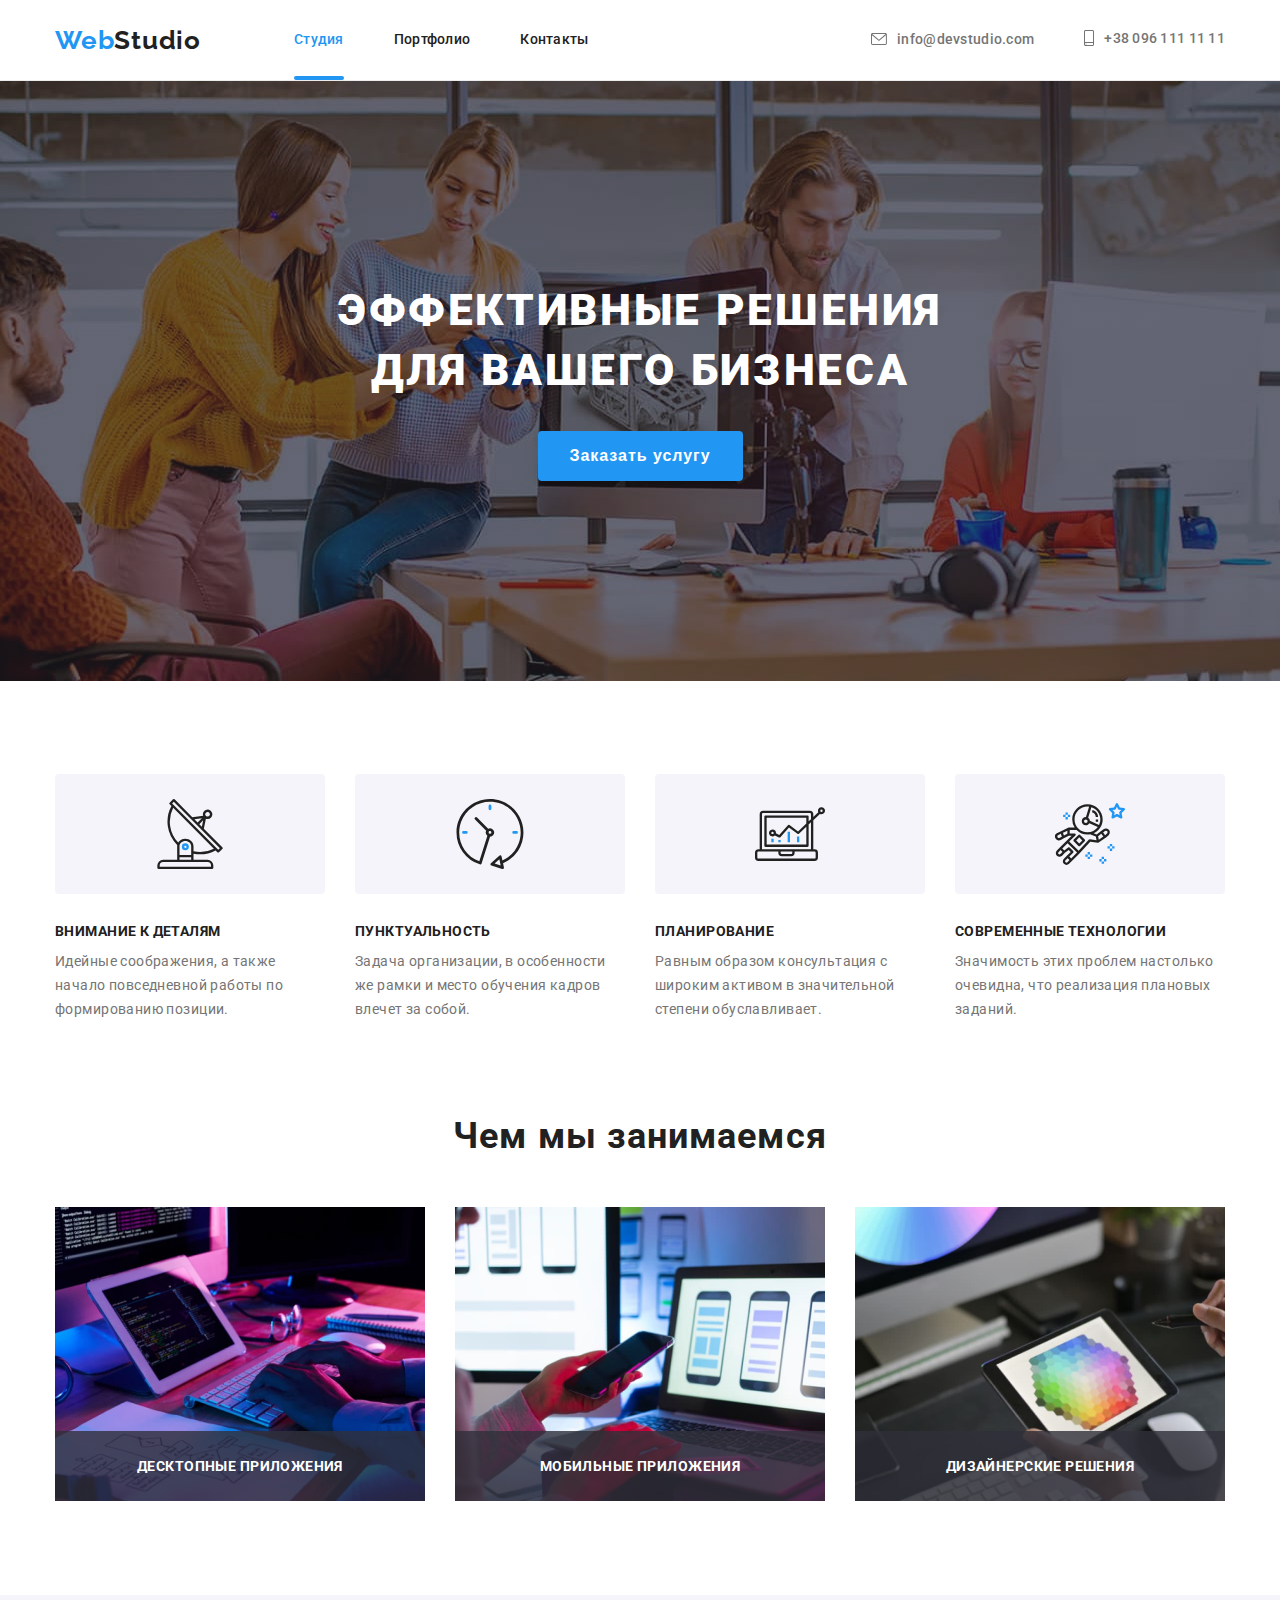
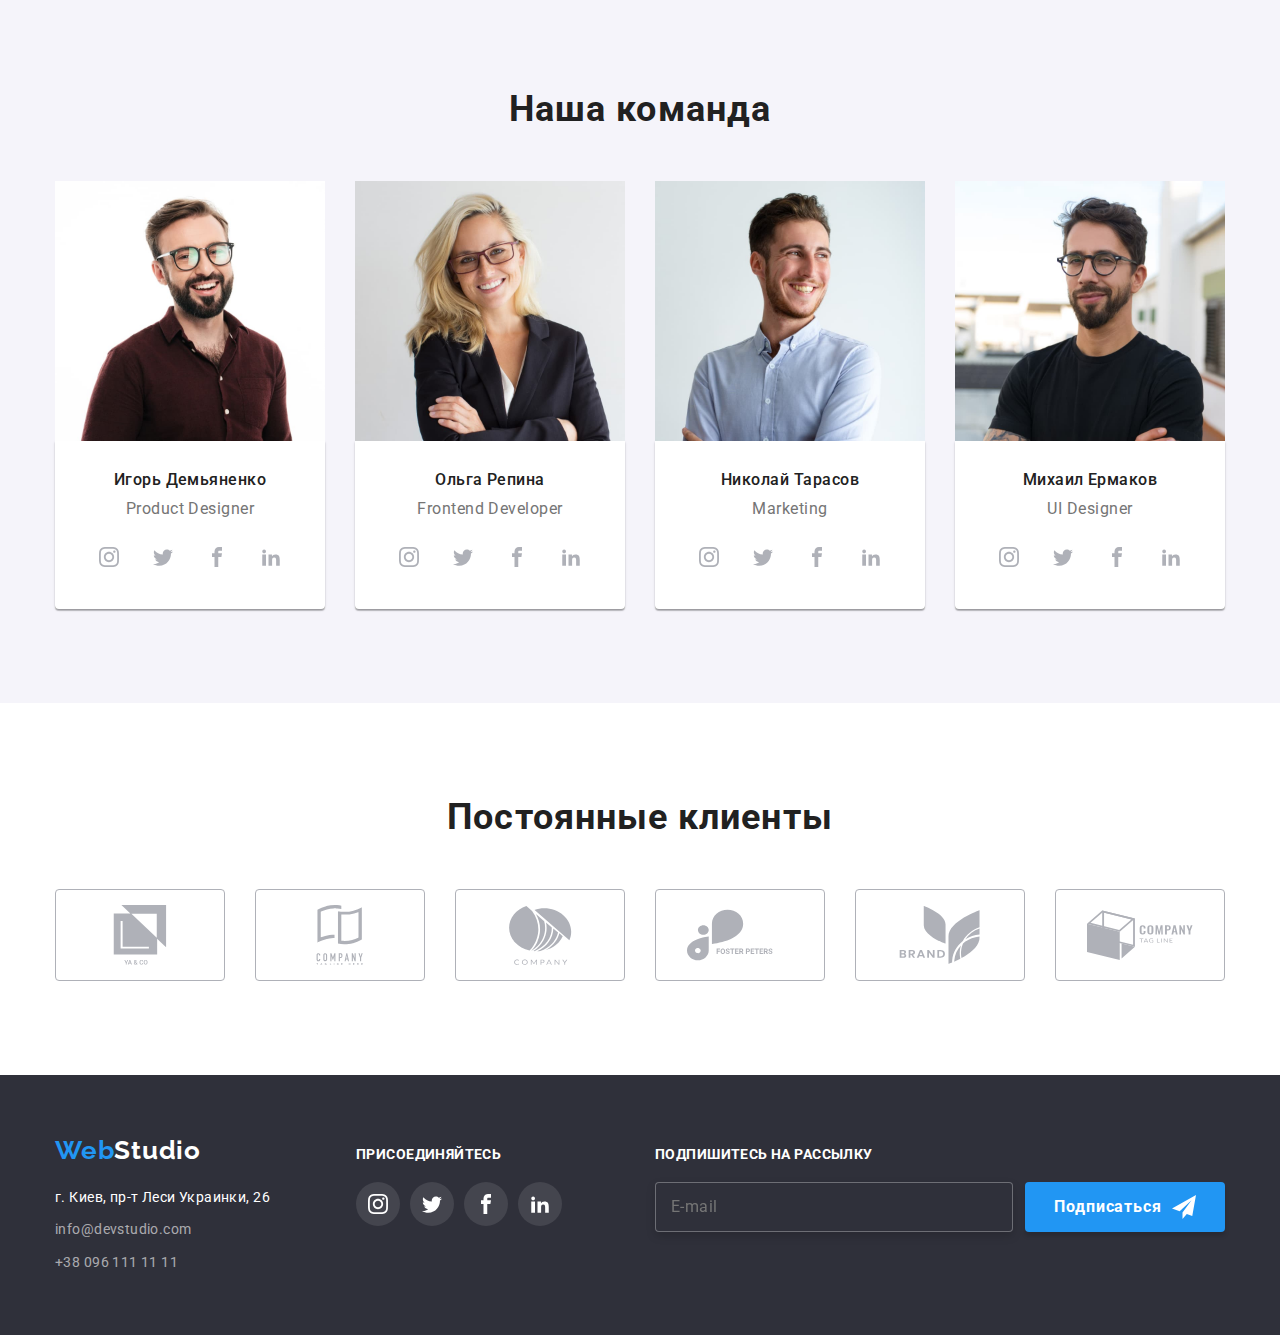
==== commit 0c41dc35: "dz8" ====
--- a/index.html
+++ b/index.html
@@ -70,7 +70,7 @@
           <div class="mob-menu-top">
             <ul class="mob-menu-list">
               <li class="mob-menu-list__item">
-                <a class="mob-menu-list__link" href="./index.html">Студия</a>
+                <a class="mob-menu-list__link current" href="./index.html">Студия</a>
               </li>
               <li class="mob-menu-list__item">
                 <a class="mob-menu-list__link" href="./portfolio.html"
@@ -170,7 +170,7 @@
                 степени обуславливает.
               </p>
             </li>
-            <li class="hero-menu__item technology">
+            <li class="hero-menu__item">
               <a class="hero-menu__button">
                 <svg class="hero-menu__button-icon">
                   <use href="./images/symbol-defs.svg#icon-astronaut"></use>
--- a/css/main.css
+++ b/css/main.css
@@ -255,6 +255,7 @@
   width: 14px;
   height: 10px;
   margin-right: 8px;
+  fill: currentColor;
 }
 
 @media screen and (min-width: 1200px) {
@@ -269,6 +270,7 @@
   width: 10px;
   height: 14px;
   margin-right: 8px;
+  fill: currentColor;
 }
 
 @media screen and (min-width: 1200px) {
@@ -416,16 +418,18 @@
   color: #2196f3;
 }
 
-.mob-contact {
-  color: #757575;
+.mob-menu-list__link.current {
+  color: #2196f3;
 }
 
 .mob-number {
   margin-bottom: 32px;
+  color: #2196f3;
 }
 
 .mob-email {
   margin-bottom: 64px;
+  color: #757575;
 }
 
 .mob-font-number {
@@ -435,14 +439,6 @@
   font-size: 34px;
   line-height: 1.17;
   letter-spacing: 0.02em;
-  color: #757575;
-}
-
-.mob-font-number:hover {
-  color: #2196f3;
-}
-
-.mob-font-number:focus {
   color: #2196f3;
 }
 
@@ -549,6 +545,7 @@
 .hero {
   width: 100%;
   height: 100%;
+  flex-grow: 1;
   margin-left: auto;
   margin-right: auto;
   background: #2f303a;
@@ -560,47 +557,44 @@
   background-position: center;
 }
 
-@media screen and (min-width: 480px) {
+@media (min-device-pixel-ratio: 2), (min-resolution: 192dpi), (min-resolution: 2dppx) {
   .hero {
-    background-image: linear-gradient(rgba(47, 48, 58, 0.4), rgba(47, 48, 58, 0.4)), url(../images/headerimgmob.jpg);
-  }
-}
-
-@media screen and (min-width: 480px) and (min-device-pixel-ratio: 2), screen and (min-width: 480px) and (min-resolution: 192dpi), screen and (min-width: 480px) and (min-resolution: 2dppx) {
-  .hero {
-    background-image: linear-gradient(rgba(47, 48, 58, 0.4), rgba(47, 48, 58, 0.4)), url(../images/headerimgmob-2x.jpg);
-  }
-}
-
-@media screen and (min-width: 768px) {
+    background-image: linear-gradient(rgba(47, 48, 58, 0.4), rgba(47, 48, 58, 0.4)), url(../images/hero-mob2x.jpg);
+  }
+}
+
+@media screen and (min-width: 768px) and (max-width: 1200px) {
   .hero {
     background-image: linear-gradient(rgba(47, 48, 58, 0.4), rgba(47, 48, 58, 0.4)), url(../images/headerimgmobile.jpg);
-  }
-}
-
-@media screen and (min-width: 768px) and (min-device-pixel-ratio: 2), screen and (min-width: 768px) and (min-resolution: 192dpi), screen and (min-width: 768px) and (min-resolution: 2dppx) {
+    background-repeat: no-repeat;
+    background-size: cover;
+    background-position: center;
+  }
+}
+
+@media screen and (min-width: 768px) and (max-width: 1200px) and (min-device-pixel-ratio: 2), screen and (min-width: 768px) and (max-width: 1200px) and (min-resolution: 192dpi), screen and (min-width: 768px) and (max-width: 1200px) and (min-resolution: 2dppx) {
   .hero {
-    background-image: linear-gradient(rgba(47, 48, 58, 0.4), rgba(47, 48, 58, 0.4)), url(../images/headerimgmobile-2x.jpg);
-  }
-}
-
-@media screen and (min-width: 1200px) {
+    background-image: linear-gradient(rgba(47, 48, 58, 0.4), rgba(47, 48, 58, 0.4)), url(../images/hero-plan2x.jpg);
+  }
+}
+
+@media screen and (min-width: 1200px) and (max-width: 1600px) {
   .hero {
     background-image: linear-gradient(rgba(47, 48, 58, 0.4), rgba(47, 48, 58, 0.4)), url(../images/hero1600ok-1x.jpg);
-    max-width: 1600px;
     max-height: 600px;
     padding-top: 200px;
     padding-bottom: 200px;
   }
 }
 
-@media screen and (min-width: 1200px) and (min-device-pixel-ratio: 2), screen and (min-width: 1200px) and (min-resolution: 192dpi), screen and (min-width: 1200px) and (min-resolution: 2dppx) {
+@media screen and (min-width: 1200px) and (max-width: 1600px) and (min-device-pixel-ratio: 2), screen and (min-width: 1200px) and (max-width: 1600px) and (min-resolution: 192dpi), screen and (min-width: 1200px) and (max-width: 1600px) and (min-resolution: 2dppx) {
   .hero {
     background-image: linear-gradient(rgba(47, 48, 58, 0.4), rgba(47, 48, 58, 0.4)), url(../images/hero1600ok-2x.jpg);
   }
 }
 
 .hero__title {
+  width: 100%;
   font-style: normal;
   font-weight: 900;
   font-size: 26px;
@@ -609,8 +603,13 @@
   text-transform: uppercase;
   color: var(--background-color);
   margin: 0 auto;
-  width: 360px;
   letter-spacing: 0.06em;
+}
+
+@media screen and (min-width: 450px) {
+  .hero__title {
+    width: 360px;
+  }
 }
 
 @media screen and (min-width: 1200px) {
@@ -672,6 +671,7 @@
     display: flex;
     flex-wrap: wrap;
     margin-left: -30px;
+    margin-bottom: -30px;
   }
 }
 
@@ -705,12 +705,6 @@
   background-size: contain;
   align-items: center;
   justify-content: center;
-}
-
-@media screen and (min-width: 1200px) {
-  .hero-menu__button {
-    width: 270px;
-  }
 }
 
 .hero-menu__button-icon {
@@ -927,6 +921,7 @@
   display: flex;
   flex-wrap: wrap;
   margin-left: -30px;
+  margin-bottom: -30px;
   justify-content: center;
 }
 
@@ -1287,8 +1282,7 @@
 }
 
 .modal {
-  width: 450px;
-  height: 609px;
+  width: 100%;
   position: absolute;
   background: var(--background-color);
   box-shadow: 0px 1px 3px rgba(0, 0, 0, 0.12), 0px 1px 1px rgba(0, 0, 0, 0.14), 0px 2px 1px rgba(0, 0, 0, 0.2);
@@ -1297,6 +1291,13 @@
   top: 50%;
   transform: translate(-50%, -50%);
   padding: 40px;
+}
+
+@media screen and (min-width: 450px) {
+  .modal {
+    width: 450px;
+    height: 609px;
+  }
 }
 
 @media screen and (min-width: 1200px) {
@@ -1530,6 +1531,7 @@
   display: flex;
   flex-wrap: wrap;
   margin-bottom: 40px;
+  margin-top: -15px;
 }
 
 @media screen and (min-width: 768px) {
@@ -1537,6 +1539,7 @@
     justify-content: center;
     flex-wrap: nowrap;
     margin-bottom: 30px;
+    margin-top: 0px;
   }
 }
 
@@ -1578,11 +1581,15 @@
 .main-portfolio__button:hover {
   background-color: #2196f3;
   color: var(--background-color);
+  box-shadow: 0px 3px 1px rgba(0, 0, 0, 0.1), 0px 1px 2px rgba(0, 0, 0, 0.08), 0px 2px 2px rgba(0, 0, 0, 0.12);
+  border-radius: 4px;
 }
 
 .main-portfolio__button:focus {
   background-color: #2196f3;
   color: var(--background-color);
+  box-shadow: 0px 3px 1px rgba(0, 0, 0, 0.1), 0px 1px 2px rgba(0, 0, 0, 0.08), 0px 2px 2px rgba(0, 0, 0, 0.12);
+  border-radius: 4px;
 }
 
 .main-portfolio__button.current {
@@ -1604,20 +1611,9 @@
   }
 }
 
-.work-menu__item:hover {
-  box-sizing: border-box;
-  box-shadow: 0px 1px 1px rgba(0, 0, 0, 0.12), 0px 4px 4px rgba(0, 0, 0, 0.06), 1px 4px 6px rgba(0, 0, 0, 0.16);
-}
-
-.work-menu__item:focus {
-  box-sizing: border-box;
-  border: 1px solid #eeeeee;
-  box-shadow: 0px 1px 1px rgba(0, 0, 0, 0.12), 0px 4px 4px rgba(0, 0, 0, 0.06), 1px 4px 6px rgba(0, 0, 0, 0.16);
-}
-
-@media screen and (min-width: 768px) {
+@media screen and (min-width: 768px) and (max-width: 1199.98px) {
   .work-menu__item {
-    flex-basis: calc((100% - 90px) / 2);
+    flex-basis: calc((100% - 60px) / 2);
     margin-left: 30px;
   }
 }
@@ -1630,37 +1626,48 @@
   }
 }
 
-.work-menu__item:not(:last-child) {
-  margin-bottom: 30px;
-}
-
-@media screen and (min-width: 480px) {
+@media screen and (max-width: 1199.98px) {
   .work-menu__item:not(:last-child) {
-    max-width: 1200px;
-  }
+    margin-bottom: 30px;
+  }
+}
+
+@media screen and (min-width: 1200px) {
+  .no-margin {
+    margin-bottom: 0px;
+  }
+}
+
+.work-menu__item:hover .work-img-container__text {
+  transform: translateY(0%);
+}
+
+.work-menu__link {
+  display: flex;
+  height: 100%;
+  flex-direction: column;
+}
+
+.work-menu__link:hover {
+  box-shadow: 0px 1px 1px rgba(0, 0, 0, 0.12), 0px 4px 4px rgba(0, 0, 0, 0.06), 1px 4px 6px rgba(0, 0, 0, 0.16);
+}
+
+.work-menu__link:focus {
+  border: 1px solid #eeeeee;
+  box-shadow: 0px 1px 1px rgba(0, 0, 0, 0.12), 0px 4px 4px rgba(0, 0, 0, 0.06), 1px 4px 6px rgba(0, 0, 0, 0.16);
 }
 
 .work-img-container {
+  overflow: hidden;
   position: relative;
-  overflow: hidden;
 }
 
 .work-information {
   padding: 20px 24px;
   border: 1px solid #eeeeee;
   box-sizing: border-box;
-}
-
-@media screen and (min-width: 768px) {
-  .tabl-padding {
-    height: 146px;
-  }
-}
-
-@media screen and (min-width: 1200px) {
-  .tabl-padding {
-    height: auto;
-  }
+  flex-grow: 1;
+  border: 1px solid #eeeeee;
 }
 
 .work-img-container__text {
@@ -1674,7 +1681,7 @@
   line-height: 1.55;
   letter-spacing: 0.03em;
   color: #ffffff;
-  transform: translateY(100%);
+  transform: translateY(101%);
   transition: transform 250ms linear;
   padding: 77px 24px;
   height: 100%;
@@ -1690,10 +1697,6 @@
   .work-img-container__text {
     padding: 63px 24px;
   }
-}
-
-.work-menu__item:hover .work-img-container__text {
-  transform: translateY(0%);
 }
 
 .work-information__title {
